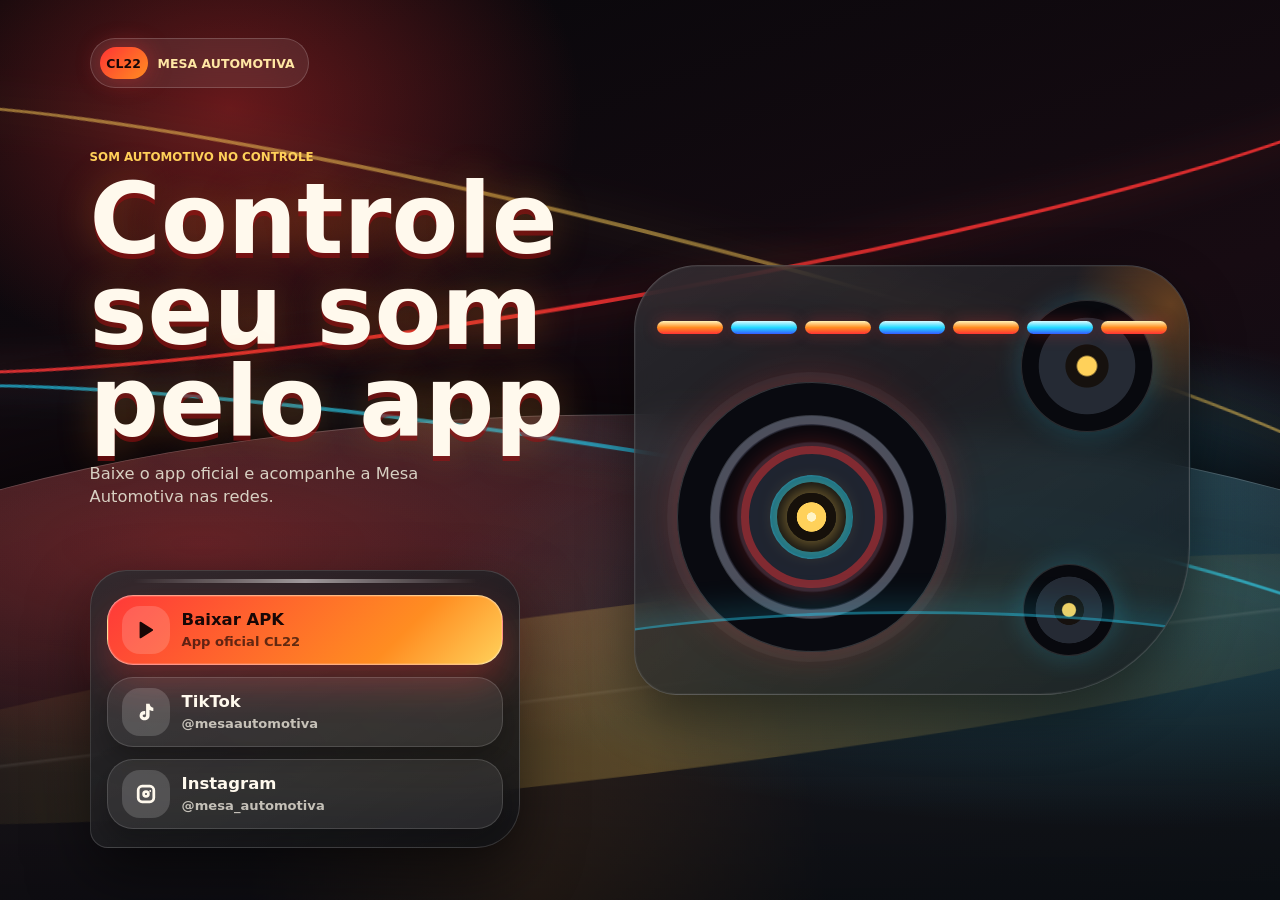
==== index.html @ cc6a0bb4 "Publica site Mesa Automotiva CL22" ====
<!doctype html>
<html lang="pt-BR">
  <head>
    <meta charset="utf-8" />
    <meta name="viewport" content="width=device-width, initial-scale=1" />
    <meta
      name="description"
      content="Mesa Automotiva CL22: baixe o app oficial e acompanhe as redes sociais."
    />
    <title>Mesa Automotiva CL22</title>
    <link rel="stylesheet" href="styles.css" />
  </head>
  <body>
    <main class="site">
      <section class="hero" aria-labelledby="hero-title">
        <div class="bg-motion" aria-hidden="true">
          <span class="curve curve-one"></span>
          <span class="curve curve-two"></span>
          <span class="curve curve-three"></span>
          <span class="pulse pulse-one"></span>
          <span class="pulse pulse-two"></span>
          <span class="pulse pulse-three"></span>
        </div>

        <header class="brand">
          <span class="brand-mark">CL22</span>
          <span>Mesa Automotiva</span>
        </header>

        <div class="intro">
          <p class="kicker">Som automotivo no controle</p>
          <h1 id="hero-title">Controle seu som pelo app</h1>
          <p>Baixe o app oficial e acompanhe a Mesa Automotiva nas redes.</p>
        </div>

        <div class="audio-display" aria-hidden="true">
          <div class="speaker-main">
            <span class="cone cone-a"></span>
            <span class="cone cone-b"></span>
            <span class="cone cone-c"></span>
            <span class="cone-dot"></span>
          </div>
          <div class="speaker-mini mini-one"></div>
          <div class="speaker-mini mini-two"></div>
          <div class="meter">
            <span></span>
            <span></span>
            <span></span>
            <span></span>
            <span></span>
            <span></span>
            <span></span>
          </div>
        </div>

        <nav class="links" aria-label="Links principais">
          <a
            class="action action-download"
            href="https://play.google.com/store/apps/details?id=com.mesaautomotiva.cl22"
            target="_blank"
            rel="noopener noreferrer"
          >
            <svg viewBox="0 0 24 24" aria-hidden="true">
              <path d="M5 20.1V3.9c0-.7.8-1.2 1.4-.8l12.9 8.1c.6.4.6 1.2 0 1.6L6.4 20.9c-.6.4-1.4 0-1.4-.8Z" />
            </svg>
            <span>
              <strong>Baixar APK</strong>
              <small>App oficial CL22</small>
            </span>
          </a>

          <a
            class="action"
            href="https://www.tiktok.com/@mesaautomotiva"
            target="_blank"
            rel="noopener noreferrer"
          >
            <svg viewBox="0 0 24 24" aria-hidden="true">
              <path d="M15.9 3c.4 2.5 1.8 4.1 4.1 4.4v3.6c-1.5.1-2.9-.4-4.1-1.2v5.9c0 3.1-2.4 5.3-5.6 5.3-3 0-5.3-2.1-5.3-5s2.2-5 5.1-5c.4 0 .8 0 1.1.1v3.7c-.3-.1-.6-.2-1-.2-1 0-1.8.6-1.8 1.5s.8 1.5 1.8 1.5c1.1 0 1.9-.7 1.9-1.9V3h3.8Z" />
            </svg>
            <span>
              <strong>TikTok</strong>
              <small>@mesaautomotiva</small>
            </span>
          </a>

          <a
            class="action"
            href="https://www.instagram.com/mesa_automotiva?igsh=dzlzZTd3NW53b2U5"
            target="_blank"
            rel="noopener noreferrer"
          >
            <svg viewBox="0 0 24 24" aria-hidden="true">
              <path d="M7.8 2h8.4A5.8 5.8 0 0 1 22 7.8v8.4a5.8 5.8 0 0 1-5.8 5.8H7.8A5.8 5.8 0 0 1 2 16.2V7.8A5.8 5.8 0 0 1 7.8 2Zm0 3A2.8 2.8 0 0 0 5 7.8v8.4A2.8 2.8 0 0 0 7.8 19h8.4a2.8 2.8 0 0 0 2.8-2.8V7.8A2.8 2.8 0 0 0 16.2 5H7.8Zm4.2 2.9a4.1 4.1 0 1 1 0 8.2 4.1 4.1 0 0 1 0-8.2Zm0 2.9a1.2 1.2 0 1 0 0 2.4 1.2 1.2 0 0 0 0-2.4Zm4.6-3.1a1 1 0 1 1 0 2 1 1 0 0 1 0-2Z" />
            </svg>
            <span>
              <strong>Instagram</strong>
              <small>@mesa_automotiva</small>
            </span>
          </a>
        </nav>
      </section>
    </main>
  </body>
</html>
---- styles.css ----
:root {
  color-scheme: dark;
  --bg: #06070a;
  --ink: #fff9ed;
  --soft: #d8d0c2;
  --red: #ff3434;
  --orange: #ff8d21;
  --gold: #ffd15a;
  --cyan: #25d9ff;
  --glass: rgba(255, 255, 255, 0.08);
  --line: rgba(255, 255, 255, 0.16);
  font-family:
    Inter, ui-sans-serif, system-ui, -apple-system, BlinkMacSystemFont, "Segoe UI",
    sans-serif;
}

* {
  box-sizing: border-box;
}

html {
  min-height: 100%;
  background: var(--bg);
}

body {
  min-height: 100vh;
  margin: 0;
  overflow-x: hidden;
  background:
    radial-gradient(ellipse at 18% 12%, rgba(255, 52, 52, 0.38), transparent 22rem),
    radial-gradient(ellipse at 88% 50%, rgba(37, 217, 255, 0.2), transparent 18rem),
    radial-gradient(ellipse at 42% 100%, rgba(255, 141, 33, 0.22), transparent 18rem),
    linear-gradient(160deg, #06070a 0%, #170b12 52%, #071018 100%);
  color: var(--ink);
}

a {
  color: inherit;
}

.site {
  min-height: 100vh;
}

.hero {
  position: relative;
  min-height: 100vh;
  padding: 20px 18px 28px;
  isolation: isolate;
  overflow: hidden;
}

.bg-motion {
  position: absolute;
  inset: 0;
  z-index: -1;
  overflow: hidden;
}

.bg-motion::before {
  content: "";
  position: absolute;
  inset: 46% -28% -18%;
  border-radius: 50% 50% 0 0;
  background:
    radial-gradient(ellipse at 28% 20%, rgba(255, 52, 52, 0.3), transparent 32%),
    radial-gradient(ellipse at 74% 30%, rgba(37, 217, 255, 0.22), transparent 34%),
    linear-gradient(180deg, rgba(255, 255, 255, 0.09), rgba(4, 5, 8, 0.84));
  border-top: 1px solid rgba(255, 255, 255, 0.18);
  box-shadow: 0 -24px 80px rgba(0, 0, 0, 0.54);
}

.bg-motion::after {
  content: "";
  position: absolute;
  left: -18%;
  right: -18%;
  bottom: 14%;
  height: 170px;
  border-radius: 50%;
  background:
    linear-gradient(90deg, transparent, rgba(255, 209, 90, 0.3), transparent),
    linear-gradient(180deg, transparent 48%, rgba(255, 255, 255, 0.1) 49%, transparent 51%);
  transform: rotate(-7deg);
  filter: blur(0.2px);
  opacity: 0.8;
}

.curve {
  position: absolute;
  display: block;
  width: 132vw;
  height: 210px;
  left: -18vw;
  border-radius: 50%;
  border: 4px solid transparent;
  filter: drop-shadow(0 0 18px currentColor);
  animation: drift 4s ease-in-out infinite alternate;
}

.curve-one {
  top: 10%;
  color: rgba(255, 52, 52, 0.82);
  border-bottom-color: currentColor;
  transform: rotate(-10deg);
}

.curve-two {
  top: 25%;
  color: rgba(255, 209, 90, 0.5);
  border-top-color: currentColor;
  border-left-color: currentColor;
  transform: rotate(14deg);
  animation-delay: 0.6s;
}

.curve-three {
  bottom: 27%;
  color: rgba(37, 217, 255, 0.62);
  border-top-color: currentColor;
  transform: rotate(9deg);
  animation-delay: 1s;
}

.pulse {
  position: absolute;
  display: block;
  width: 330px;
  aspect-ratio: 1;
  border-radius: 50%;
  border: 2px solid rgba(255, 255, 255, 0.12);
  animation: pulse 2.8s ease-out infinite;
  opacity: 0;
}

.pulse-one {
  right: -120px;
  top: 188px;
  border-left-color: rgba(255, 52, 52, 0.58);
}

.pulse-two {
  left: -140px;
  bottom: 152px;
  border-right-color: rgba(37, 217, 255, 0.58);
  animation-delay: 0.7s;
}

.pulse-three {
  right: 24px;
  bottom: 272px;
  border-bottom-color: rgba(255, 209, 90, 0.54);
  animation-delay: 1.35s;
}

.brand {
  display: flex;
  align-items: center;
  gap: 10px;
  width: fit-content;
  max-width: 100%;
  padding: 8px 13px 8px 9px;
  border: 1px solid rgba(255, 255, 255, 0.18);
  border-radius: 999px;
  background: rgba(255, 255, 255, 0.08);
  color: #ffe7a4;
  font-size: 0.78rem;
  font-weight: 900;
  text-transform: uppercase;
  backdrop-filter: blur(16px);
}

.brand-mark {
  display: inline-grid;
  min-width: 48px;
  min-height: 32px;
  place-items: center;
  border-radius: 999px;
  background: linear-gradient(135deg, var(--red), var(--orange));
  color: #170607;
  box-shadow: 0 0 24px rgba(255, 52, 52, 0.42);
}

.intro {
  position: relative;
  z-index: 1;
  margin-top: 22px;
}

.kicker {
  width: fit-content;
  margin: 0 0 10px;
  color: var(--gold);
  font-size: 0.74rem;
  font-weight: 900;
  text-transform: uppercase;
}

h1 {
  max-width: 8.4em;
  margin: 0;
  font-size: clamp(2.52rem, 12.4vw, 4.7rem);
  line-height: 0.94;
  letter-spacing: 0;
  text-wrap: balance;
  text-shadow:
    0 5px 0 rgba(160, 14, 18, 0.55),
    0 0 38px rgba(255, 141, 33, 0.28);
}

.intro p:not(.kicker) {
  max-width: 21rem;
  margin: 14px 0 0;
  color: var(--soft);
  font-size: 1.02rem;
  line-height: 1.42;
}

.audio-display {
  position: relative;
  width: min(100%, 354px);
  height: 250px;
  margin: 14px auto 0;
  border-radius: 42px 42px 96px 30px;
  background:
    linear-gradient(145deg, rgba(255, 255, 255, 0.12), rgba(255, 255, 255, 0.02)),
    rgba(9, 11, 16, 0.64);
  border: 1px solid rgba(255, 255, 255, 0.16);
  box-shadow:
    0 22px 54px rgba(0, 0, 0, 0.46),
    0 0 0 1px rgba(255, 255, 255, 0.04) inset;
  overflow: hidden;
  backdrop-filter: blur(18px);
}

.audio-display::before {
  content: "";
  position: absolute;
  inset: -72px -92px auto auto;
  width: 220px;
  height: 220px;
  border-radius: 50%;
  background: radial-gradient(circle, rgba(255, 141, 33, 0.3), transparent 64%);
}

.audio-display::after {
  content: "";
  position: absolute;
  left: -30%;
  right: -30%;
  bottom: -74px;
  height: 154px;
  border-radius: 50%;
  border-top: 3px solid rgba(37, 217, 255, 0.44);
  box-shadow: 0 -10px 30px rgba(37, 217, 255, 0.16);
}

.speaker-main {
  position: absolute;
  left: 21px;
  bottom: 22px;
  width: 172px;
  aspect-ratio: 1;
  border-radius: 50%;
  background:
    radial-gradient(circle, #08090e 0 21%, transparent 22%),
    radial-gradient(circle, #1f2430 0 39%, #07080d 40% 48%, #333847 49% 53%, #090a10 54%);
  border: 1px solid rgba(255, 255, 255, 0.18);
  box-shadow:
    0 0 0 10px rgba(255, 255, 255, 0.04),
    0 0 42px rgba(255, 52, 52, 0.26);
  animation: bass 1.04s ease-in-out infinite;
}

.cone {
  position: absolute;
  inset: 0;
  display: block;
  margin: auto;
  border-radius: 50%;
}

.cone-a {
  width: 76%;
  height: 76%;
  border: 9px solid rgba(255, 255, 255, 0.12);
}

.cone-b {
  width: 53%;
  height: 53%;
  border: 8px solid rgba(255, 52, 52, 0.44);
  box-shadow: 0 0 28px rgba(255, 52, 52, 0.32);
}

.cone-c {
  width: 31%;
  height: 31%;
  border: 7px solid rgba(37, 217, 255, 0.5);
}

.cone-dot {
  position: absolute;
  inset: 0;
  width: 18%;
  height: 18%;
  margin: auto;
  border-radius: 50%;
  background: radial-gradient(circle, #fff4c7 0 13%, var(--gold) 14% 42%, #16100a 44%);
  box-shadow: 0 0 26px rgba(255, 209, 90, 0.74);
}

.speaker-mini {
  position: absolute;
  width: 82px;
  aspect-ratio: 1;
  border-radius: 50%;
  background:
    radial-gradient(circle, var(--gold) 0 10%, #16110e 12% 23%, transparent 24%),
    radial-gradient(circle, #252a34 0 52%, #08090e 53%);
  border: 1px solid rgba(255, 255, 255, 0.14);
  box-shadow: 0 0 28px rgba(37, 217, 255, 0.2);
  animation: bass 1.18s ease-in-out infinite;
}

.mini-one {
  right: 36px;
  top: 34px;
}

.mini-two {
  right: 74px;
  bottom: 38px;
  width: 58px;
  animation-delay: 0.18s;
}

.meter {
  position: absolute;
  left: 22px;
  right: 22px;
  top: 22px;
  display: grid;
  grid-template-columns: repeat(7, 1fr);
  gap: 8px;
  align-items: end;
  height: 46px;
}

.meter span {
  min-width: 0;
  height: 28%;
  border-radius: 999px;
  background: linear-gradient(180deg, #fff5bb, var(--orange), var(--red));
  box-shadow: 0 0 16px rgba(255, 52, 52, 0.28);
  animation: meter 0.86s ease-in-out infinite alternate;
}

.meter span:nth-child(2n) {
  background: linear-gradient(180deg, #dcfbff, var(--cyan), #355cff);
  animation-duration: 0.68s;
}

.meter span:nth-child(3n) {
  animation-delay: 0.15s;
}

.links {
  position: relative;
  display: grid;
  gap: 12px;
  width: min(100%, 354px);
  margin: -26px auto 0;
  padding: 24px 16px 18px;
  border-radius: 36px 36px 44px 18px;
  background:
    linear-gradient(150deg, rgba(255, 255, 255, 0.12), rgba(255, 255, 255, 0.03)),
    rgba(8, 9, 13, 0.8);
  border: 1px solid rgba(255, 255, 255, 0.15);
  box-shadow: 0 24px 60px rgba(0, 0, 0, 0.5);
  backdrop-filter: blur(18px);
}

.links::before {
  content: "";
  position: absolute;
  inset: 8px 42px auto;
  height: 4px;
  border-radius: 999px;
  background: linear-gradient(90deg, transparent, rgba(255, 255, 255, 0.54), transparent);
}

.action {
  position: relative;
  min-height: 68px;
  display: grid;
  grid-template-columns: 48px 1fr;
  align-items: center;
  gap: 12px;
  width: 100%;
  padding: 10px 14px;
  overflow: hidden;
  border-radius: 26px;
  background: rgba(255, 255, 255, 0.08);
  border: 1px solid rgba(255, 255, 255, 0.14);
  color: var(--ink);
  text-decoration: none;
  box-shadow: 0 12px 28px rgba(0, 0, 0, 0.28);
  transition:
    transform 180ms ease,
    border-color 180ms ease;
}

.action::after {
  content: "";
  position: absolute;
  inset: 0;
  border-radius: inherit;
  background: linear-gradient(105deg, transparent 0 34%, rgba(255, 255, 255, 0.16) 46%, transparent 58%);
  transform: translateX(-112%);
  animation: shine 3.4s ease-in-out infinite;
}

.action-download {
  color: #180706;
  background: linear-gradient(135deg, #ff3939, #ff8d21 72%, #ffd15a);
  border-color: rgba(255, 255, 255, 0.42);
  box-shadow:
    0 18px 38px rgba(255, 52, 52, 0.3),
    0 0 0 1px rgba(255, 255, 255, 0.13) inset;
}

.action svg {
  position: relative;
  z-index: 1;
  width: 48px;
  height: 48px;
  padding: 13px;
  border-radius: 18px;
  background: rgba(255, 255, 255, 0.16);
  fill: currentColor;
}

.action span {
  position: relative;
  z-index: 1;
  min-width: 0;
}

.action strong,
.action small {
  display: block;
}

.action strong {
  font-size: 1.03rem;
  line-height: 1.1;
}

.action small {
  margin-top: 4px;
  color: rgba(255, 249, 237, 0.72);
  font-size: 0.82rem;
  font-weight: 700;
}

.action-download small {
  color: rgba(24, 7, 6, 0.68);
}

.action:active {
  transform: scale(0.98);
}

@media (min-width: 760px) {
  .hero {
    display: grid;
    grid-template-columns: minmax(320px, 0.88fr) minmax(360px, 1fr);
    grid-template-rows: auto 1fr auto;
    gap: 24px 54px;
    align-items: center;
    padding: 38px 7vw 52px;
  }

  .brand {
    grid-column: 1 / -1;
  }

  .intro {
    margin-top: 0;
  }

  h1 {
    max-width: 8em;
    font-size: clamp(4.8rem, 7.6vw, 7.6rem);
  }

  .audio-display {
    grid-column: 2;
    grid-row: 2 / 4;
    width: min(100%, 560px);
    height: 430px;
    margin: 0;
    border-radius: 64px 64px 150px 42px;
  }

  .speaker-main {
    width: 270px;
    left: 42px;
    bottom: 42px;
  }

  .speaker-mini {
    width: 132px;
  }

  .mini-two {
    width: 92px;
  }

  .links {
    grid-column: 1;
    width: min(100%, 430px);
    margin: 0;
  }
}

@media (hover: hover) {
  .action:hover {
    transform: translateY(-3px);
    border-color: rgba(255, 255, 255, 0.36);
  }
}

@media (prefers-reduced-motion: reduce) {
  *,
  *::before,
  *::after {
    animation-duration: 0.01ms !important;
    animation-iteration-count: 1 !important;
    transition-duration: 0.01ms !important;
  }
}

@keyframes drift {
  from {
    translate: 0 -8px;
  }

  to {
    translate: 0 10px;
  }
}

@keyframes pulse {
  0% {
    opacity: 0.78;
    transform: scale(0.35);
  }

  82%,
  100% {
    opacity: 0;
    transform: scale(1.08);
  }
}

@keyframes bass {
  0%,
  100% {
    transform: scale(1);
  }

  36% {
    transform: scale(1.035);
  }
}

@keyframes meter {
  from {
    height: 24%;
  }

  to {
    height: var(--h, 92%);
  }
}

.meter span:nth-child(1) {
  --h: 44%;
}

.meter span:nth-child(2) {
  --h: 88%;
}

.meter span:nth-child(3) {
  --h: 62%;
}

.meter span:nth-child(4) {
  --h: 98%;
}

.meter span:nth-child(5) {
  --h: 56%;
}

.meter span:nth-child(6) {
  --h: 80%;
}

.meter span:nth-child(7) {
  --h: 48%;
}

@keyframes shine {
  0%,
  48% {
    transform: translateX(-112%);
  }

  76%,
  100% {
    transform: translateX(112%);
  }
}
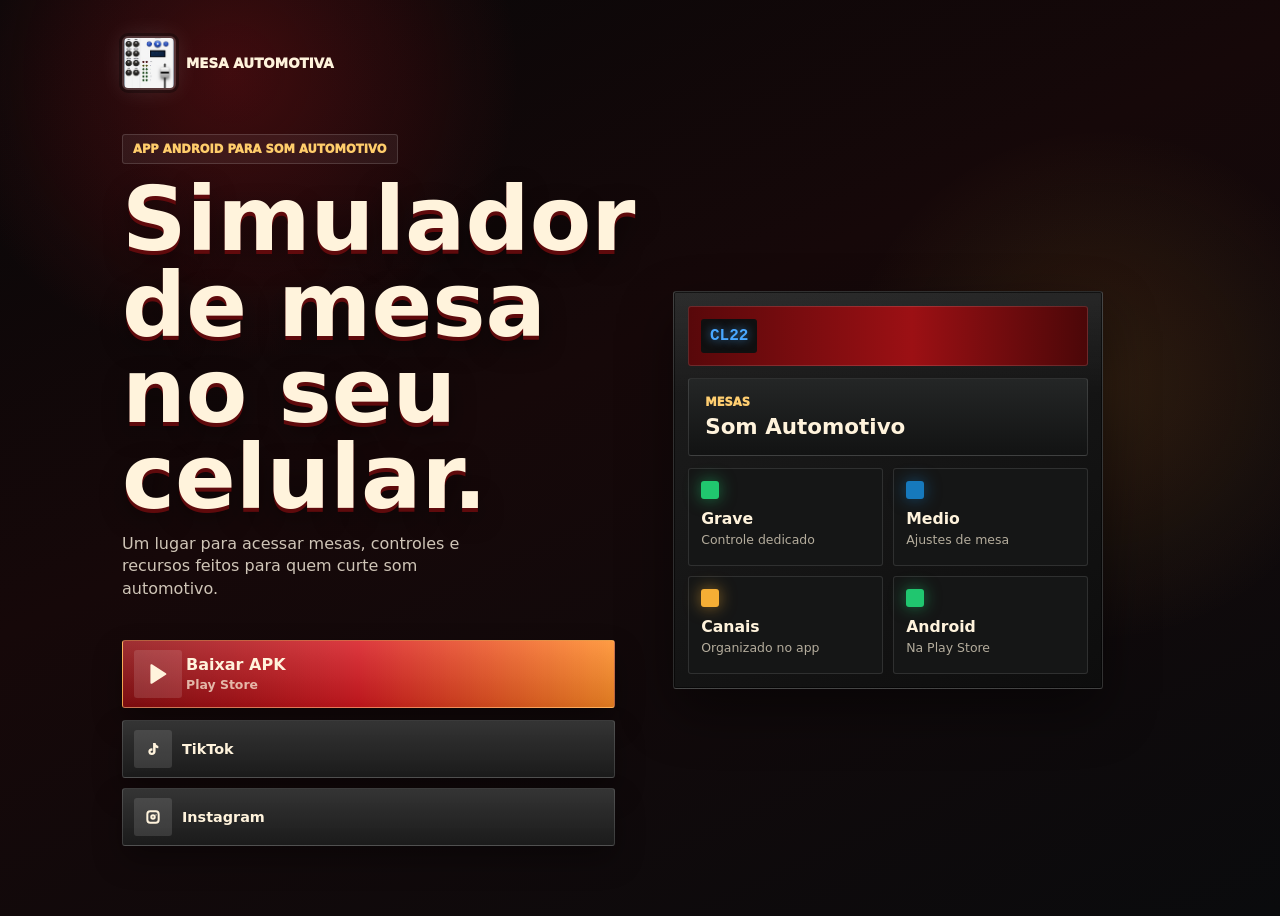
==== commit 32234f4f: "Atualiza site Mesa Automotiva CL22" ====
--- a/index.html
+++ b/index.html
@@ -5,58 +5,36 @@
     <meta name="viewport" content="width=device-width, initial-scale=1" />
     <meta
       name="description"
-      content="Mesa Automotiva CL22: baixe o app oficial e acompanhe as redes sociais."
+      content="Mesa Automotiva CL22: simulador de mesa de som automotiva para Android."
     />
     <title>Mesa Automotiva CL22</title>
     <link rel="stylesheet" href="styles.css" />
   </head>
   <body>
-    <main class="site">
+    <main class="page">
       <section class="hero" aria-labelledby="hero-title">
-        <div class="bg-motion" aria-hidden="true">
-          <span class="curve curve-one"></span>
-          <span class="curve curve-two"></span>
-          <span class="curve curve-three"></span>
-          <span class="pulse pulse-one"></span>
-          <span class="pulse pulse-two"></span>
-          <span class="pulse pulse-three"></span>
-        </div>
-
-        <header class="brand">
-          <span class="brand-mark">CL22</span>
+        <header class="brand-row">
+          <img
+            class="brand-logo"
+            src="assets/logo-profile.jpg"
+            alt="Logo Mesa Automotiva"
+          />
           <span>Mesa Automotiva</span>
         </header>
 
-        <div class="intro">
-          <p class="kicker">Som automotivo no controle</p>
-          <h1 id="hero-title">Controle seu som pelo app</h1>
-          <p>Baixe o app oficial e acompanhe a Mesa Automotiva nas redes.</p>
+        <div class="copy">
+          <p class="tag">App Android para som automotivo</p>
+          <h1 id="hero-title">Simulador de mesa no seu celular.</h1>
+          <p>
+            Um lugar para acessar mesas, controles e recursos feitos para quem
+            curte som automotivo.
+          </p>
         </div>
 
-        <div class="audio-display" aria-hidden="true">
-          <div class="speaker-main">
-            <span class="cone cone-a"></span>
-            <span class="cone cone-b"></span>
-            <span class="cone cone-c"></span>
-            <span class="cone-dot"></span>
-          </div>
-          <div class="speaker-mini mini-one"></div>
-          <div class="speaker-mini mini-two"></div>
-          <div class="meter">
-            <span></span>
-            <span></span>
-            <span></span>
-            <span></span>
-            <span></span>
-            <span></span>
-            <span></span>
-          </div>
-        </div>
-
-        <nav class="links" aria-label="Links principais">
+        <nav class="actions" aria-label="Links principais">
           <a
-            class="action action-download"
-            href="https://play.google.com/store/apps/details?id=com.mesaautomotiva.cl22"
+            class="button button-main"
+            href="https://play.google.com/store/apps/details?id=com.mesaautomotiva.cl23"
             target="_blank"
             rel="noopener noreferrer"
           >
@@ -65,40 +43,70 @@
             </svg>
             <span>
               <strong>Baixar APK</strong>
-              <small>App oficial CL22</small>
+              <small>Play Store</small>
             </span>
           </a>
 
-          <a
-            class="action"
-            href="https://www.tiktok.com/@mesaautomotiva"
-            target="_blank"
-            rel="noopener noreferrer"
-          >
-            <svg viewBox="0 0 24 24" aria-hidden="true">
-              <path d="M15.9 3c.4 2.5 1.8 4.1 4.1 4.4v3.6c-1.5.1-2.9-.4-4.1-1.2v5.9c0 3.1-2.4 5.3-5.6 5.3-3 0-5.3-2.1-5.3-5s2.2-5 5.1-5c.4 0 .8 0 1.1.1v3.7c-.3-.1-.6-.2-1-.2-1 0-1.8.6-1.8 1.5s.8 1.5 1.8 1.5c1.1 0 1.9-.7 1.9-1.9V3h3.8Z" />
-            </svg>
-            <span>
-              <strong>TikTok</strong>
-              <small>@mesaautomotiva</small>
-            </span>
-          </a>
+          <div class="social-row">
+            <a
+              class="button"
+              href="https://www.tiktok.com/@mesaautomotiva"
+              target="_blank"
+              rel="noopener noreferrer"
+            >
+              <svg viewBox="0 0 24 24" aria-hidden="true">
+                <path d="M15.9 3c.4 2.5 1.8 4.1 4.1 4.4v3.6c-1.5.1-2.9-.4-4.1-1.2v5.9c0 3.1-2.4 5.3-5.6 5.3-3 0-5.3-2.1-5.3-5s2.2-5 5.1-5c.4 0 .8 0 1.1.1v3.7c-.3-.1-.6-.2-1-.2-1 0-1.8.6-1.8 1.5s.8 1.5 1.8 1.5c1.1 0 1.9-.7 1.9-1.9V3h3.8Z" />
+              </svg>
+              <span>TikTok</span>
+            </a>
 
-          <a
-            class="action"
-            href="https://www.instagram.com/mesa_automotiva?igsh=dzlzZTd3NW53b2U5"
-            target="_blank"
-            rel="noopener noreferrer"
-          >
-            <svg viewBox="0 0 24 24" aria-hidden="true">
-              <path d="M7.8 2h8.4A5.8 5.8 0 0 1 22 7.8v8.4a5.8 5.8 0 0 1-5.8 5.8H7.8A5.8 5.8 0 0 1 2 16.2V7.8A5.8 5.8 0 0 1 7.8 2Zm0 3A2.8 2.8 0 0 0 5 7.8v8.4A2.8 2.8 0 0 0 7.8 19h8.4a2.8 2.8 0 0 0 2.8-2.8V7.8A2.8 2.8 0 0 0 16.2 5H7.8Zm4.2 2.9a4.1 4.1 0 1 1 0 8.2 4.1 4.1 0 0 1 0-8.2Zm0 2.9a1.2 1.2 0 1 0 0 2.4 1.2 1.2 0 0 0 0-2.4Zm4.6-3.1a1 1 0 1 1 0 2 1 1 0 0 1 0-2Z" />
-            </svg>
-            <span>
-              <strong>Instagram</strong>
-              <small>@mesa_automotiva</small>
-            </span>
-          </a>
+            <a
+              class="button"
+              href="https://www.instagram.com/mesa_automotiva?igsh=dzlzZTd3NW53b2U5"
+              target="_blank"
+              rel="noopener noreferrer"
+            >
+              <svg viewBox="0 0 24 24" aria-hidden="true">
+                <path d="M7.8 2h8.4A5.8 5.8 0 0 1 22 7.8v8.4a5.8 5.8 0 0 1-5.8 5.8H7.8A5.8 5.8 0 0 1 2 16.2V7.8A5.8 5.8 0 0 1 7.8 2Zm0 3A2.8 2.8 0 0 0 5 7.8v8.4A2.8 2.8 0 0 0 7.8 19h8.4a2.8 2.8 0 0 0 2.8-2.8V7.8A2.8 2.8 0 0 0 16.2 5H7.8Zm4.2 2.9a4.1 4.1 0 1 1 0 8.2 4.1 4.1 0 0 1 0-8.2Zm0 2.9a1.2 1.2 0 1 0 0 2.4 1.2 1.2 0 0 0 0-2.4Zm4.6-3.1a1 1 0 1 1 0 2 1 1 0 0 1 0-2Z" />
+              </svg>
+              <span>Instagram</span>
+            </a>
+          </div>
         </nav>
+
+        <div class="control-card" aria-label="Resumo visual do app">
+          <div class="card-head">
+            <span>CL22</span>
+          </div>
+
+          <div class="screen">
+            <span>MESAS</span>
+            <strong>Som Automotivo</strong>
+          </div>
+
+          <div class="feature-grid">
+            <div>
+              <span class="mini-led"></span>
+              <strong>Grave</strong>
+              <small>Controle dedicado</small>
+            </div>
+            <div>
+              <span class="mini-led blue"></span>
+              <strong>Medio</strong>
+              <small>Ajustes de mesa</small>
+            </div>
+            <div>
+              <span class="mini-led amber"></span>
+              <strong>Canais</strong>
+              <small>Organizado no app</small>
+            </div>
+            <div>
+              <span class="mini-led"></span>
+              <strong>Android</strong>
+              <small>Na Play Store</small>
+            </div>
+          </div>
+        </div>
       </section>
     </main>
   </body>
--- a/styles.css
+++ b/styles.css
@@ -1,14 +1,16 @@
 :root {
   color-scheme: dark;
-  --bg: #06070a;
-  --ink: #fff9ed;
-  --soft: #d8d0c2;
-  --red: #ff3434;
-  --orange: #ff8d21;
-  --gold: #ffd15a;
-  --cyan: #25d9ff;
-  --glass: rgba(255, 255, 255, 0.08);
-  --line: rgba(255, 255, 255, 0.16);
+  --bg: #080809;
+  --panel: #151515;
+  --panel-2: #202020;
+  --cream: #fff3dc;
+  --muted: #cfc5b7;
+  --red: #d71920;
+  --red-dark: #680b0d;
+  --blue: #1679bd;
+  --amber: #f5ae35;
+  --green: #20c66f;
+  --line: rgba(255, 255, 255, 0.14);
   font-family:
     Inter, ui-sans-serif, system-ui, -apple-system, BlinkMacSystemFont, "Segoe UI",
     sans-serif;
@@ -28,601 +30,313 @@
   margin: 0;
   overflow-x: hidden;
   background:
-    radial-gradient(ellipse at 18% 12%, rgba(255, 52, 52, 0.38), transparent 22rem),
-    radial-gradient(ellipse at 88% 50%, rgba(37, 217, 255, 0.2), transparent 18rem),
-    radial-gradient(ellipse at 42% 100%, rgba(255, 141, 33, 0.22), transparent 18rem),
-    linear-gradient(160deg, #06070a 0%, #170b12 52%, #071018 100%);
-  color: var(--ink);
+    radial-gradient(circle at 18% 8%, rgba(215, 25, 32, 0.26), transparent 18rem),
+    radial-gradient(circle at 86% 42%, rgba(245, 174, 53, 0.12), transparent 16rem),
+    linear-gradient(155deg, #070708 0%, #160809 42%, #0a0b0d 100%);
+  color: var(--cream);
 }
 
 a {
   color: inherit;
 }
 
-.site {
+.page {
   min-height: 100vh;
 }
 
 .hero {
-  position: relative;
+  width: min(100%, 430px);
   min-height: 100vh;
-  padding: 20px 18px 28px;
-  isolation: isolate;
+  margin: 0 auto;
+  padding: 18px 16px 24px;
   overflow: hidden;
 }
 
-.bg-motion {
-  position: absolute;
-  inset: 0;
-  z-index: -1;
-  overflow: hidden;
-}
-
-.bg-motion::before {
-  content: "";
-  position: absolute;
-  inset: 46% -28% -18%;
-  border-radius: 50% 50% 0 0;
-  background:
-    radial-gradient(ellipse at 28% 20%, rgba(255, 52, 52, 0.3), transparent 32%),
-    radial-gradient(ellipse at 74% 30%, rgba(37, 217, 255, 0.22), transparent 34%),
-    linear-gradient(180deg, rgba(255, 255, 255, 0.09), rgba(4, 5, 8, 0.84));
-  border-top: 1px solid rgba(255, 255, 255, 0.18);
-  box-shadow: 0 -24px 80px rgba(0, 0, 0, 0.54);
-}
-
-.bg-motion::after {
-  content: "";
-  position: absolute;
-  left: -18%;
-  right: -18%;
-  bottom: 14%;
-  height: 170px;
-  border-radius: 50%;
-  background:
-    linear-gradient(90deg, transparent, rgba(255, 209, 90, 0.3), transparent),
-    linear-gradient(180deg, transparent 48%, rgba(255, 255, 255, 0.1) 49%, transparent 51%);
-  transform: rotate(-7deg);
-  filter: blur(0.2px);
-  opacity: 0.8;
-}
-
-.curve {
-  position: absolute;
-  display: block;
-  width: 132vw;
-  height: 210px;
-  left: -18vw;
-  border-radius: 50%;
-  border: 4px solid transparent;
-  filter: drop-shadow(0 0 18px currentColor);
-  animation: drift 4s ease-in-out infinite alternate;
-}
-
-.curve-one {
-  top: 10%;
-  color: rgba(255, 52, 52, 0.82);
-  border-bottom-color: currentColor;
-  transform: rotate(-10deg);
-}
-
-.curve-two {
-  top: 25%;
-  color: rgba(255, 209, 90, 0.5);
-  border-top-color: currentColor;
-  border-left-color: currentColor;
-  transform: rotate(14deg);
-  animation-delay: 0.6s;
-}
-
-.curve-three {
-  bottom: 27%;
-  color: rgba(37, 217, 255, 0.62);
-  border-top-color: currentColor;
-  transform: rotate(9deg);
-  animation-delay: 1s;
-}
-
-.pulse {
-  position: absolute;
-  display: block;
-  width: 330px;
-  aspect-ratio: 1;
-  border-radius: 50%;
-  border: 2px solid rgba(255, 255, 255, 0.12);
-  animation: pulse 2.8s ease-out infinite;
-  opacity: 0;
-}
-
-.pulse-one {
-  right: -120px;
-  top: 188px;
-  border-left-color: rgba(255, 52, 52, 0.58);
-}
-
-.pulse-two {
-  left: -140px;
-  bottom: 152px;
-  border-right-color: rgba(37, 217, 255, 0.58);
-  animation-delay: 0.7s;
-}
-
-.pulse-three {
-  right: 24px;
-  bottom: 272px;
-  border-bottom-color: rgba(255, 209, 90, 0.54);
-  animation-delay: 1.35s;
-}
-
-.brand {
+.brand-row {
   display: flex;
   align-items: center;
   gap: 10px;
+  min-height: 48px;
+  font-size: 0.84rem;
+  font-weight: 950;
+  text-transform: uppercase;
+}
+
+.brand-logo {
+  display: block;
+  width: 54px;
+  height: 54px;
+  object-fit: cover;
+  border-radius: 6px;
+  border: 2px solid rgba(255, 255, 255, 0.18);
+  box-shadow:
+    0 0 0 3px rgba(0, 0, 0, 0.32),
+    0 0 24px rgba(255, 255, 255, 0.12);
+}
+
+.copy {
+  margin-top: 22px;
+}
+
+.tag {
   width: fit-content;
-  max-width: 100%;
-  padding: 8px 13px 8px 9px;
-  border: 1px solid rgba(255, 255, 255, 0.18);
-  border-radius: 999px;
-  background: rgba(255, 255, 255, 0.08);
-  color: #ffe7a4;
-  font-size: 0.78rem;
-  font-weight: 900;
+  margin: 0 0 12px;
+  padding: 7px 10px;
+  border: 1px solid var(--line);
+  border-radius: 3px;
+  background: rgba(255, 255, 255, 0.06);
+  color: #ffcd6b;
+  font-size: 0.72rem;
+  font-weight: 950;
   text-transform: uppercase;
-  backdrop-filter: blur(16px);
-}
-
-.brand-mark {
-  display: inline-grid;
-  min-width: 48px;
-  min-height: 32px;
-  place-items: center;
-  border-radius: 999px;
-  background: linear-gradient(135deg, var(--red), var(--orange));
-  color: #170607;
-  box-shadow: 0 0 24px rgba(255, 52, 52, 0.42);
-}
-
-.intro {
-  position: relative;
-  z-index: 1;
-  margin-top: 22px;
-}
-
-.kicker {
-  width: fit-content;
-  margin: 0 0 10px;
-  color: var(--gold);
-  font-size: 0.74rem;
-  font-weight: 900;
-  text-transform: uppercase;
 }
 
 h1 {
-  max-width: 8.4em;
   margin: 0;
-  font-size: clamp(2.52rem, 12.4vw, 4.7rem);
-  line-height: 0.94;
+  max-width: 9.2em;
+  font-size: clamp(2.35rem, 11.3vw, 3.48rem);
+  line-height: 0.96;
   letter-spacing: 0;
-  text-wrap: balance;
   text-shadow:
-    0 5px 0 rgba(160, 14, 18, 0.55),
-    0 0 38px rgba(255, 141, 33, 0.28);
-}
-
-.intro p:not(.kicker) {
-  max-width: 21rem;
-  margin: 14px 0 0;
-  color: var(--soft);
-  font-size: 1.02rem;
-  line-height: 1.42;
-}
-
-.audio-display {
-  position: relative;
-  width: min(100%, 354px);
-  height: 250px;
-  margin: 14px auto 0;
-  border-radius: 42px 42px 96px 30px;
-  background:
-    linear-gradient(145deg, rgba(255, 255, 255, 0.12), rgba(255, 255, 255, 0.02)),
-    rgba(9, 11, 16, 0.64);
-  border: 1px solid rgba(255, 255, 255, 0.16);
-  box-shadow:
-    0 22px 54px rgba(0, 0, 0, 0.46),
-    0 0 0 1px rgba(255, 255, 255, 0.04) inset;
-  overflow: hidden;
-  backdrop-filter: blur(18px);
-}
-
-.audio-display::before {
-  content: "";
-  position: absolute;
-  inset: -72px -92px auto auto;
-  width: 220px;
-  height: 220px;
-  border-radius: 50%;
-  background: radial-gradient(circle, rgba(255, 141, 33, 0.3), transparent 64%);
-}
-
-.audio-display::after {
-  content: "";
-  position: absolute;
-  left: -30%;
-  right: -30%;
-  bottom: -74px;
-  height: 154px;
-  border-radius: 50%;
-  border-top: 3px solid rgba(37, 217, 255, 0.44);
-  box-shadow: 0 -10px 30px rgba(37, 217, 255, 0.16);
-}
-
-.speaker-main {
-  position: absolute;
-  left: 21px;
-  bottom: 22px;
-  width: 172px;
-  aspect-ratio: 1;
-  border-radius: 50%;
-  background:
-    radial-gradient(circle, #08090e 0 21%, transparent 22%),
-    radial-gradient(circle, #1f2430 0 39%, #07080d 40% 48%, #333847 49% 53%, #090a10 54%);
-  border: 1px solid rgba(255, 255, 255, 0.18);
-  box-shadow:
-    0 0 0 10px rgba(255, 255, 255, 0.04),
-    0 0 42px rgba(255, 52, 52, 0.26);
-  animation: bass 1.04s ease-in-out infinite;
-}
-
-.cone {
-  position: absolute;
-  inset: 0;
-  display: block;
-  margin: auto;
-  border-radius: 50%;
-}
-
-.cone-a {
-  width: 76%;
-  height: 76%;
-  border: 9px solid rgba(255, 255, 255, 0.12);
-}
-
-.cone-b {
-  width: 53%;
-  height: 53%;
-  border: 8px solid rgba(255, 52, 52, 0.44);
-  box-shadow: 0 0 28px rgba(255, 52, 52, 0.32);
-}
-
-.cone-c {
-  width: 31%;
-  height: 31%;
-  border: 7px solid rgba(37, 217, 255, 0.5);
-}
-
-.cone-dot {
-  position: absolute;
-  inset: 0;
-  width: 18%;
-  height: 18%;
-  margin: auto;
-  border-radius: 50%;
-  background: radial-gradient(circle, #fff4c7 0 13%, var(--gold) 14% 42%, #16100a 44%);
-  box-shadow: 0 0 26px rgba(255, 209, 90, 0.74);
-}
-
-.speaker-mini {
-  position: absolute;
-  width: 82px;
-  aspect-ratio: 1;
-  border-radius: 50%;
-  background:
-    radial-gradient(circle, var(--gold) 0 10%, #16110e 12% 23%, transparent 24%),
-    radial-gradient(circle, #252a34 0 52%, #08090e 53%);
-  border: 1px solid rgba(255, 255, 255, 0.14);
-  box-shadow: 0 0 28px rgba(37, 217, 255, 0.2);
-  animation: bass 1.18s ease-in-out infinite;
-}
-
-.mini-one {
-  right: 36px;
-  top: 34px;
-}
-
-.mini-two {
-  right: 74px;
-  bottom: 38px;
-  width: 58px;
-  animation-delay: 0.18s;
-}
-
-.meter {
-  position: absolute;
-  left: 22px;
-  right: 22px;
-  top: 22px;
-  display: grid;
-  grid-template-columns: repeat(7, 1fr);
-  gap: 8px;
-  align-items: end;
-  height: 46px;
-}
-
-.meter span {
-  min-width: 0;
-  height: 28%;
-  border-radius: 999px;
-  background: linear-gradient(180deg, #fff5bb, var(--orange), var(--red));
-  box-shadow: 0 0 16px rgba(255, 52, 52, 0.28);
-  animation: meter 0.86s ease-in-out infinite alternate;
-}
-
-.meter span:nth-child(2n) {
-  background: linear-gradient(180deg, #dcfbff, var(--cyan), #355cff);
-  animation-duration: 0.68s;
-}
-
-.meter span:nth-child(3n) {
-  animation-delay: 0.15s;
-}
-
-.links {
-  position: relative;
+    0 4px 0 rgba(104, 11, 13, 0.9),
+    0 10px 26px rgba(0, 0, 0, 0.42);
+}
+
+.copy p:not(.tag) {
+  max-width: 22rem;
+  margin: 13px 0 0;
+  color: var(--muted);
+  font-size: 1rem;
+  line-height: 1.4;
+}
+
+.actions {
   display: grid;
   gap: 12px;
-  width: min(100%, 354px);
-  margin: -26px auto 0;
-  padding: 24px 16px 18px;
-  border-radius: 36px 36px 44px 18px;
-  background:
-    linear-gradient(150deg, rgba(255, 255, 255, 0.12), rgba(255, 255, 255, 0.03)),
-    rgba(8, 9, 13, 0.8);
-  border: 1px solid rgba(255, 255, 255, 0.15);
-  box-shadow: 0 24px 60px rgba(0, 0, 0, 0.5);
-  backdrop-filter: blur(18px);
-}
-
-.links::before {
-  content: "";
-  position: absolute;
-  inset: 8px 42px auto;
-  height: 4px;
-  border-radius: 999px;
-  background: linear-gradient(90deg, transparent, rgba(255, 255, 255, 0.54), transparent);
-}
-
-.action {
-  position: relative;
+  margin-top: 18px;
+}
+
+.social-row {
+  display: grid;
+  grid-template-columns: 1fr;
+  gap: 10px;
+}
+
+.button {
+  min-width: 0;
+  min-height: 58px;
+  display: grid;
+  grid-template-columns: 42px 1fr;
+  align-items: center;
+  gap: 10px;
+  padding: 9px 11px;
+  border-radius: 3px;
+  background:
+    linear-gradient(180deg, rgba(255, 255, 255, 0.09), rgba(0, 0, 0, 0.16)),
+    var(--panel-2);
+  border: 1px solid var(--line);
+  color: var(--cream);
+  text-decoration: none;
+  box-shadow: 0 14px 30px rgba(0, 0, 0, 0.32);
+}
+
+.button-main {
   min-height: 68px;
-  display: grid;
-  grid-template-columns: 48px 1fr;
-  align-items: center;
-  gap: 12px;
-  width: 100%;
-  padding: 10px 14px;
-  overflow: hidden;
-  border-radius: 26px;
-  background: rgba(255, 255, 255, 0.08);
-  border: 1px solid rgba(255, 255, 255, 0.14);
-  color: var(--ink);
-  text-decoration: none;
-  box-shadow: 0 12px 28px rgba(0, 0, 0, 0.28);
-  transition:
-    transform 180ms ease,
-    border-color 180ms ease;
-}
-
-.action::after {
-  content: "";
-  position: absolute;
-  inset: 0;
-  border-radius: inherit;
-  background: linear-gradient(105deg, transparent 0 34%, rgba(255, 255, 255, 0.16) 46%, transparent 58%);
-  transform: translateX(-112%);
-  animation: shine 3.4s ease-in-out infinite;
-}
-
-.action-download {
-  color: #180706;
-  background: linear-gradient(135deg, #ff3939, #ff8d21 72%, #ffd15a);
-  border-color: rgba(255, 255, 255, 0.42);
-  box-shadow:
-    0 18px 38px rgba(255, 52, 52, 0.3),
-    0 0 0 1px rgba(255, 255, 255, 0.13) inset;
-}
-
-.action svg {
-  position: relative;
-  z-index: 1;
+  background:
+    linear-gradient(180deg, rgba(255, 255, 255, 0.14), rgba(0, 0, 0, 0.14)),
+    linear-gradient(90deg, #8e0e12, var(--red) 48%, #ff8c25);
+  border-color: rgba(255, 211, 128, 0.42);
+}
+
+.button svg {
+  width: 42px;
+  height: 42px;
+  padding: 11px;
+  border-radius: 3px;
+  background: rgba(255, 255, 255, 0.12);
+  fill: currentColor;
+}
+
+.button-main svg {
   width: 48px;
   height: 48px;
-  padding: 13px;
-  border-radius: 18px;
-  background: rgba(255, 255, 255, 0.16);
-  fill: currentColor;
-}
-
-.action span {
-  position: relative;
-  z-index: 1;
+}
+
+.button strong,
+.button small,
+.button span {
+  display: block;
   min-width: 0;
 }
 
-.action strong,
-.action small {
-  display: block;
-}
-
-.action strong {
-  font-size: 1.03rem;
-  line-height: 1.1;
-}
-
-.action small {
+.button strong {
+  font-size: 1rem;
+  line-height: 1.08;
+}
+
+.button small {
   margin-top: 4px;
-  color: rgba(255, 249, 237, 0.72);
-  font-size: 0.82rem;
+  color: rgba(255, 243, 220, 0.72);
+  font-size: 0.78rem;
   font-weight: 700;
 }
 
-.action-download small {
-  color: rgba(24, 7, 6, 0.68);
-}
-
-.action:active {
-  transform: scale(0.98);
-}
-
-@media (min-width: 760px) {
+.social-row .button {
+  grid-template-columns: 38px 1fr;
+  min-height: 56px;
+}
+
+.social-row .button svg {
+  width: 38px;
+  height: 38px;
+}
+
+.social-row .button span {
+  font-size: 0.9rem;
+  font-weight: 900;
+}
+
+.control-card {
+  margin-top: 18px;
+  padding: 14px;
+  border-radius: 3px;
+  background:
+    linear-gradient(180deg, rgba(255, 255, 255, 0.07), transparent 26%),
+    linear-gradient(145deg, #1d1d1d, #0d0d0d);
+  border: 1px solid rgba(255, 255, 255, 0.13);
+  box-shadow:
+    0 22px 54px rgba(0, 0, 0, 0.45),
+    0 0 0 1px rgba(0, 0, 0, 0.55) inset;
+}
+
+.card-head {
+  display: flex;
+  align-items: center;
+  justify-content: space-between;
+  gap: 12px;
+  padding: 12px;
+  border-radius: 3px;
+  background:
+    linear-gradient(90deg, #58080a, #9c1014 56%, #4b0708);
+  border: 1px solid rgba(255, 255, 255, 0.13);
+}
+
+.card-head span {
+  display: inline-grid;
+  width: 56px;
+  height: 34px;
+  place-items: center;
+  border-radius: 3px;
+  background: #101010;
+  color: #49a7ff;
+  font-family: "Courier New", monospace;
+  font-weight: 900;
+  text-shadow: 0 0 10px rgba(73, 167, 255, 0.74);
+}
+
+.card-head strong {
+  display: none;
+}
+
+.screen {
+  margin: 12px 0;
+  padding: 16px;
+  border-radius: 3px;
+  background:
+    linear-gradient(180deg, #242626, #121313);
+  border: 1px solid rgba(255, 255, 255, 0.12);
+}
+
+.screen span {
+  display: block;
+  color: #ffce70;
+  font-size: 0.72rem;
+  font-weight: 950;
+  text-transform: uppercase;
+}
+
+.screen strong {
+  display: block;
+  margin-top: 5px;
+  font-size: 1.34rem;
+}
+
+.feature-grid {
+  display: grid;
+  grid-template-columns: 1fr 1fr;
+  gap: 10px;
+}
+
+.feature-grid div {
+  min-height: 98px;
+  padding: 12px;
+  border-radius: 3px;
+  background: #151616;
+  border: 1px solid rgba(255, 255, 255, 0.11);
+}
+
+.mini-led {
+  display: block;
+  width: 18px;
+  height: 18px;
+  margin-bottom: 10px;
+  border-radius: 3px;
+  background: var(--green);
+  box-shadow: 0 0 16px rgba(32, 198, 111, 0.55);
+}
+
+.mini-led.blue {
+  background: var(--blue);
+  box-shadow: 0 0 16px rgba(22, 121, 189, 0.55);
+}
+
+.mini-led.amber {
+  background: var(--amber);
+  box-shadow: 0 0 16px rgba(245, 174, 53, 0.55);
+}
+
+.feature-grid strong,
+.feature-grid small {
+  display: block;
+}
+
+.feature-grid strong {
+  font-size: 0.98rem;
+}
+
+.feature-grid small {
+  margin-top: 4px;
+  color: rgba(255, 243, 220, 0.68);
+  font-size: 0.78rem;
+}
+
+.button:active {
+  transform: scale(0.985);
+}
+
+@media (min-width: 820px) {
   .hero {
+    width: min(100%, 1120px);
     display: grid;
-    grid-template-columns: minmax(320px, 0.88fr) minmax(360px, 1fr);
-    grid-template-rows: auto 1fr auto;
-    gap: 24px 54px;
+    grid-template-columns: minmax(360px, 0.9fr) minmax(360px, 430px);
+    gap: 22px 58px;
     align-items: center;
-    padding: 38px 7vw 52px;
+    padding: 36px 42px 48px;
   }
 
-  .brand {
-    grid-column: 1 / -1;
+  .brand-row,
+  .copy,
+  .actions {
+    grid-column: 1;
   }
 
-  .intro {
+  .control-card {
+    grid-column: 2;
+    grid-row: 2 / 5;
     margin-top: 0;
   }
 
   h1 {
-    max-width: 8em;
-    font-size: clamp(4.8rem, 7.6vw, 7.6rem);
+    font-size: clamp(4.6rem, 7vw, 6.2rem);
   }
-
-  .audio-display {
-    grid-column: 2;
-    grid-row: 2 / 4;
-    width: min(100%, 560px);
-    height: 430px;
-    margin: 0;
-    border-radius: 64px 64px 150px 42px;
-  }
-
-  .speaker-main {
-    width: 270px;
-    left: 42px;
-    bottom: 42px;
-  }
-
-  .speaker-mini {
-    width: 132px;
-  }
-
-  .mini-two {
-    width: 92px;
-  }
-
-  .links {
-    grid-column: 1;
-    width: min(100%, 430px);
-    margin: 0;
-  }
-}
-
-@media (hover: hover) {
-  .action:hover {
-    transform: translateY(-3px);
-    border-color: rgba(255, 255, 255, 0.36);
-  }
-}
-
-@media (prefers-reduced-motion: reduce) {
-  *,
-  *::before,
-  *::after {
-    animation-duration: 0.01ms !important;
-    animation-iteration-count: 1 !important;
-    transition-duration: 0.01ms !important;
-  }
-}
-
-@keyframes drift {
-  from {
-    translate: 0 -8px;
-  }
-
-  to {
-    translate: 0 10px;
-  }
-}
-
-@keyframes pulse {
-  0% {
-    opacity: 0.78;
-    transform: scale(0.35);
-  }
-
-  82%,
-  100% {
-    opacity: 0;
-    transform: scale(1.08);
-  }
-}
-
-@keyframes bass {
-  0%,
-  100% {
-    transform: scale(1);
-  }
-
-  36% {
-    transform: scale(1.035);
-  }
-}
-
-@keyframes meter {
-  from {
-    height: 24%;
-  }
-
-  to {
-    height: var(--h, 92%);
-  }
-}
-
-.meter span:nth-child(1) {
-  --h: 44%;
-}
-
-.meter span:nth-child(2) {
-  --h: 88%;
-}
-
-.meter span:nth-child(3) {
-  --h: 62%;
-}
-
-.meter span:nth-child(4) {
-  --h: 98%;
-}
-
-.meter span:nth-child(5) {
-  --h: 56%;
-}
-
-.meter span:nth-child(6) {
-  --h: 80%;
-}
-
-.meter span:nth-child(7) {
-  --h: 48%;
-}
-
-@keyframes shine {
-  0%,
-  48% {
-    transform: translateX(-112%);
-  }
-
-  76%,
-  100% {
-    transform: translateX(112%);
-  }
-}
+}
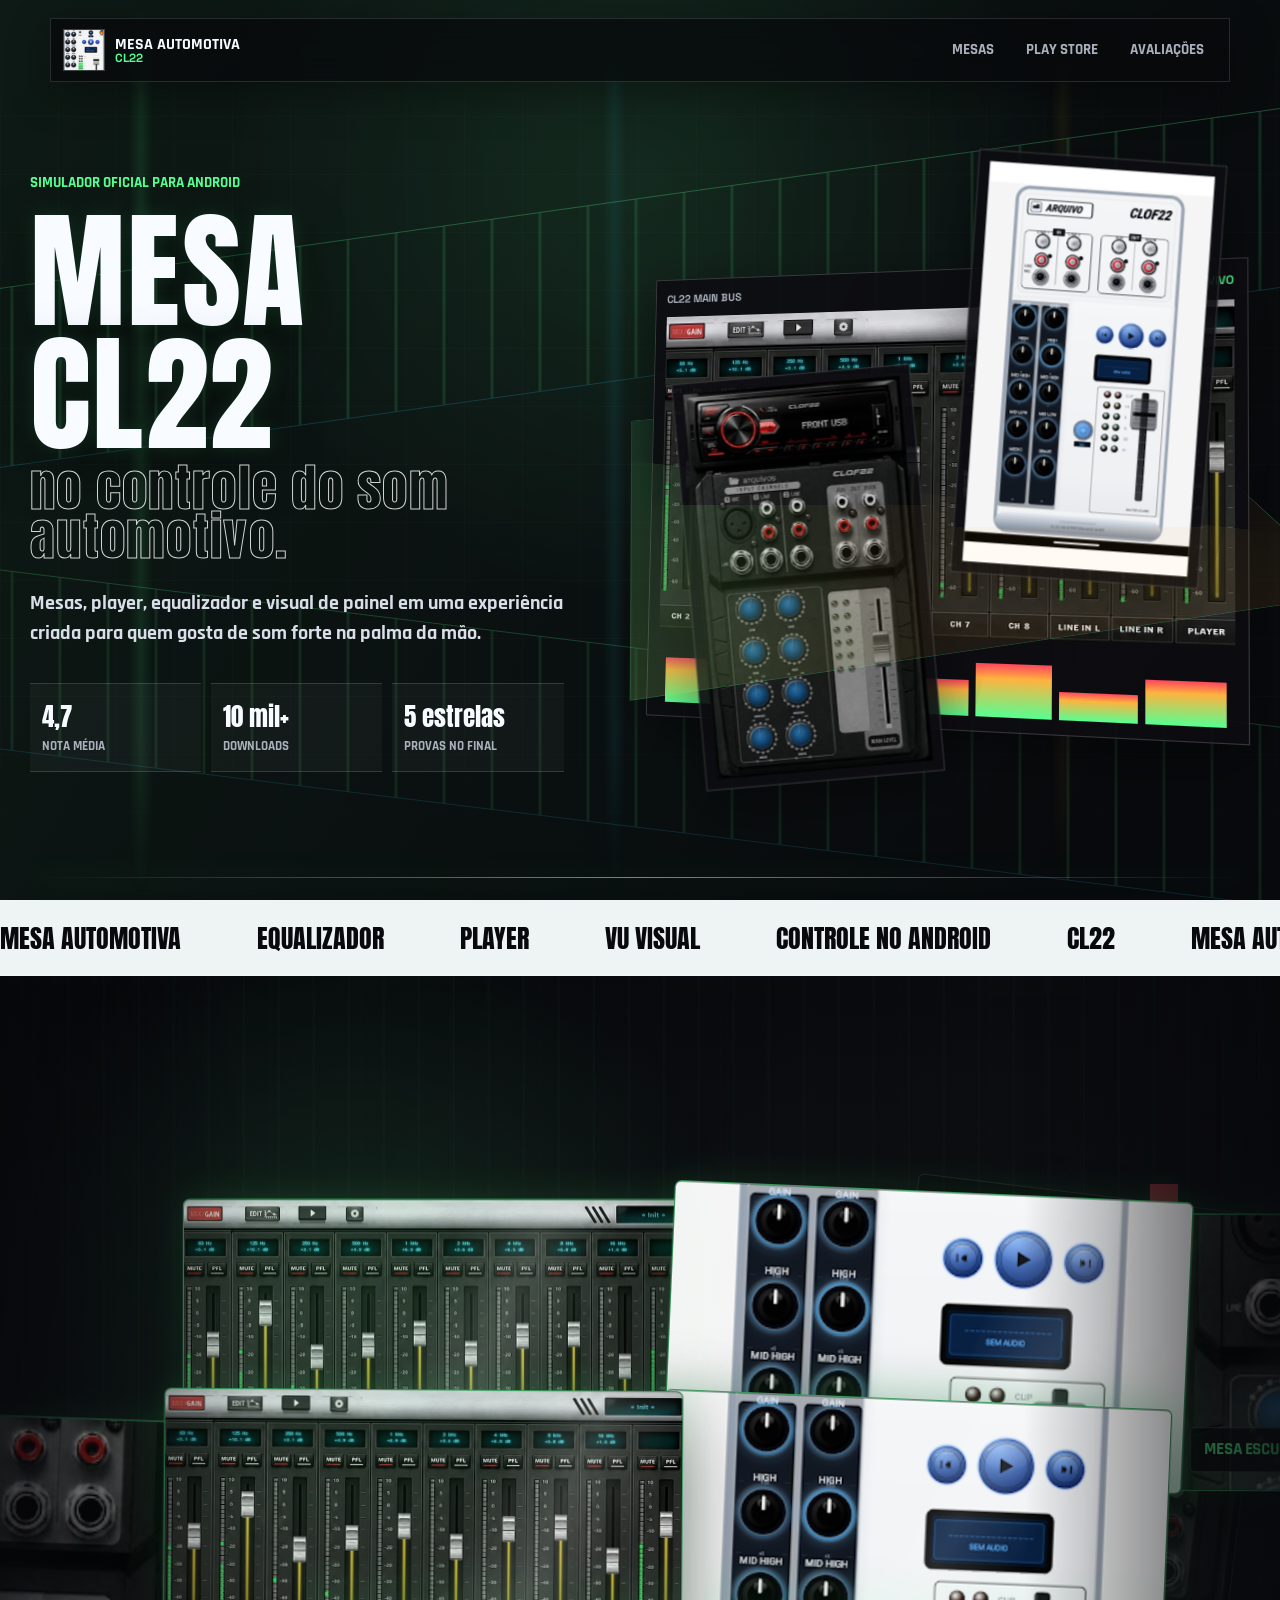
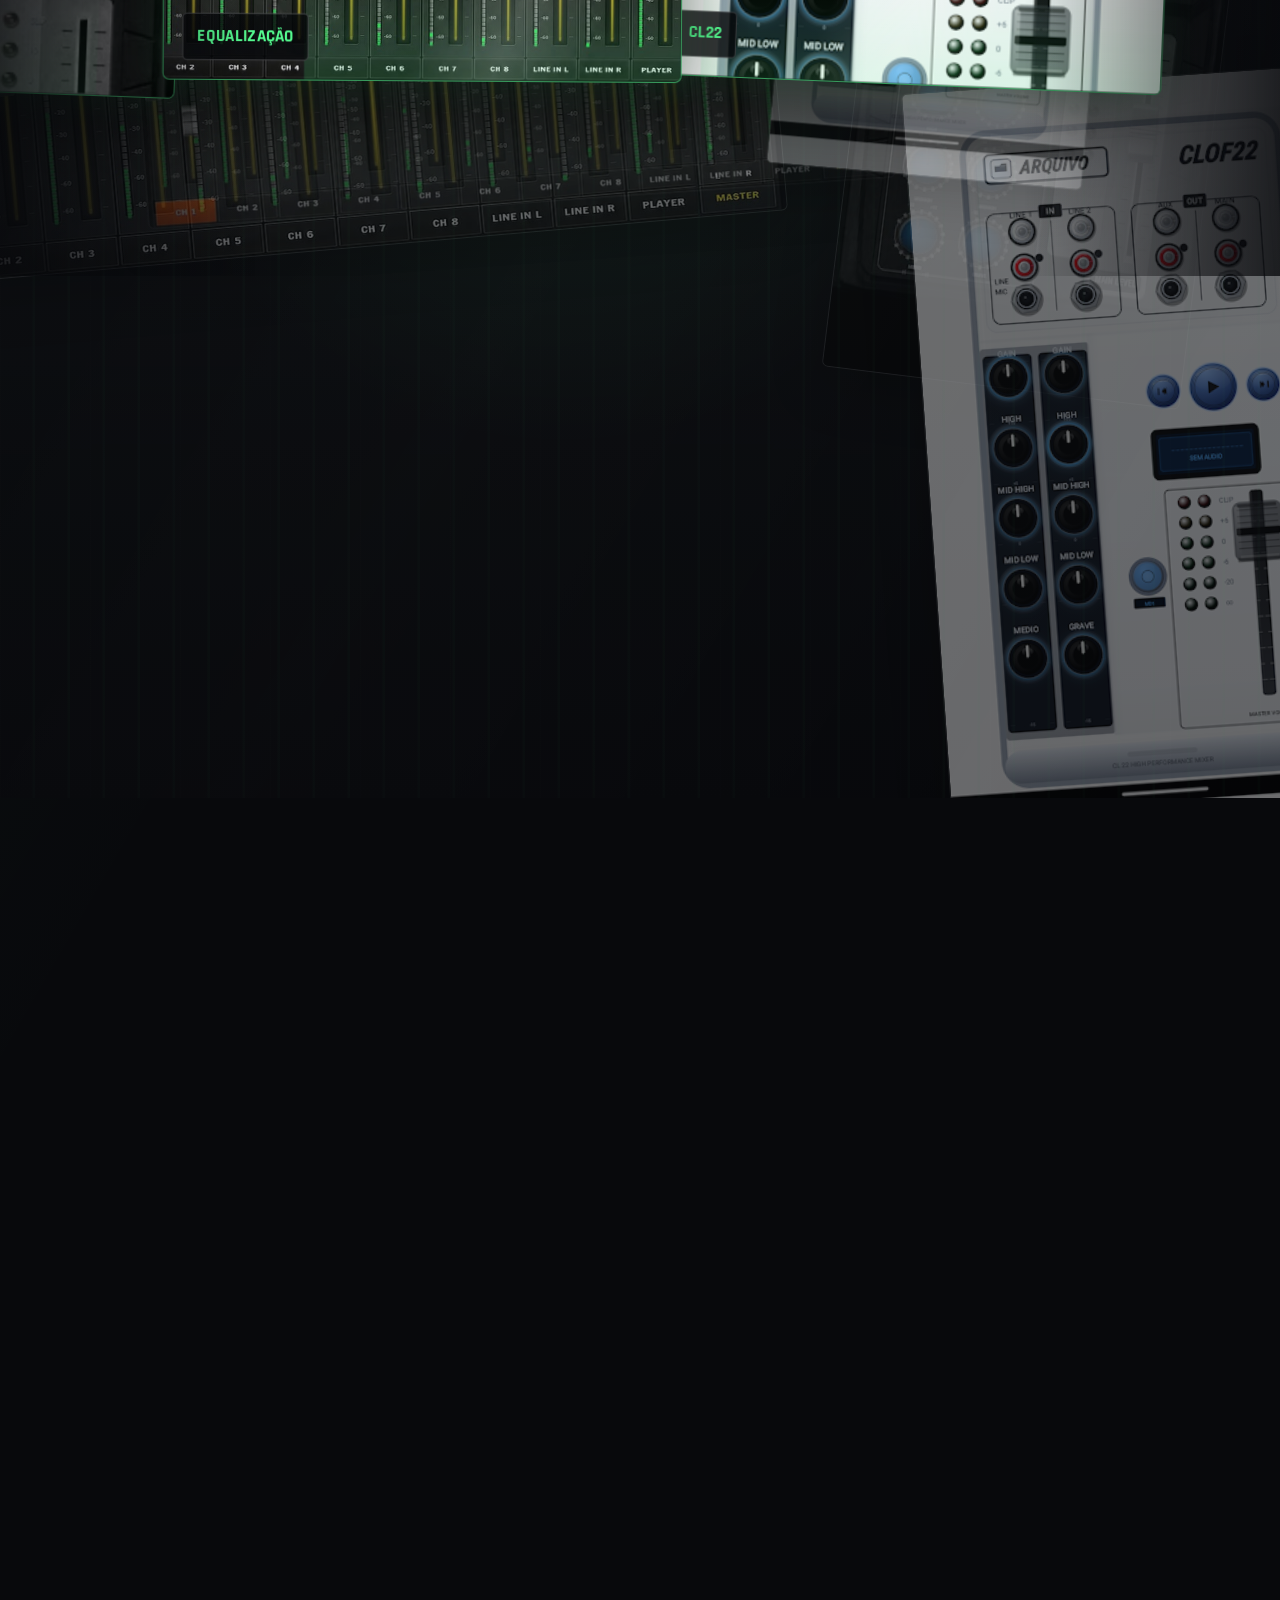
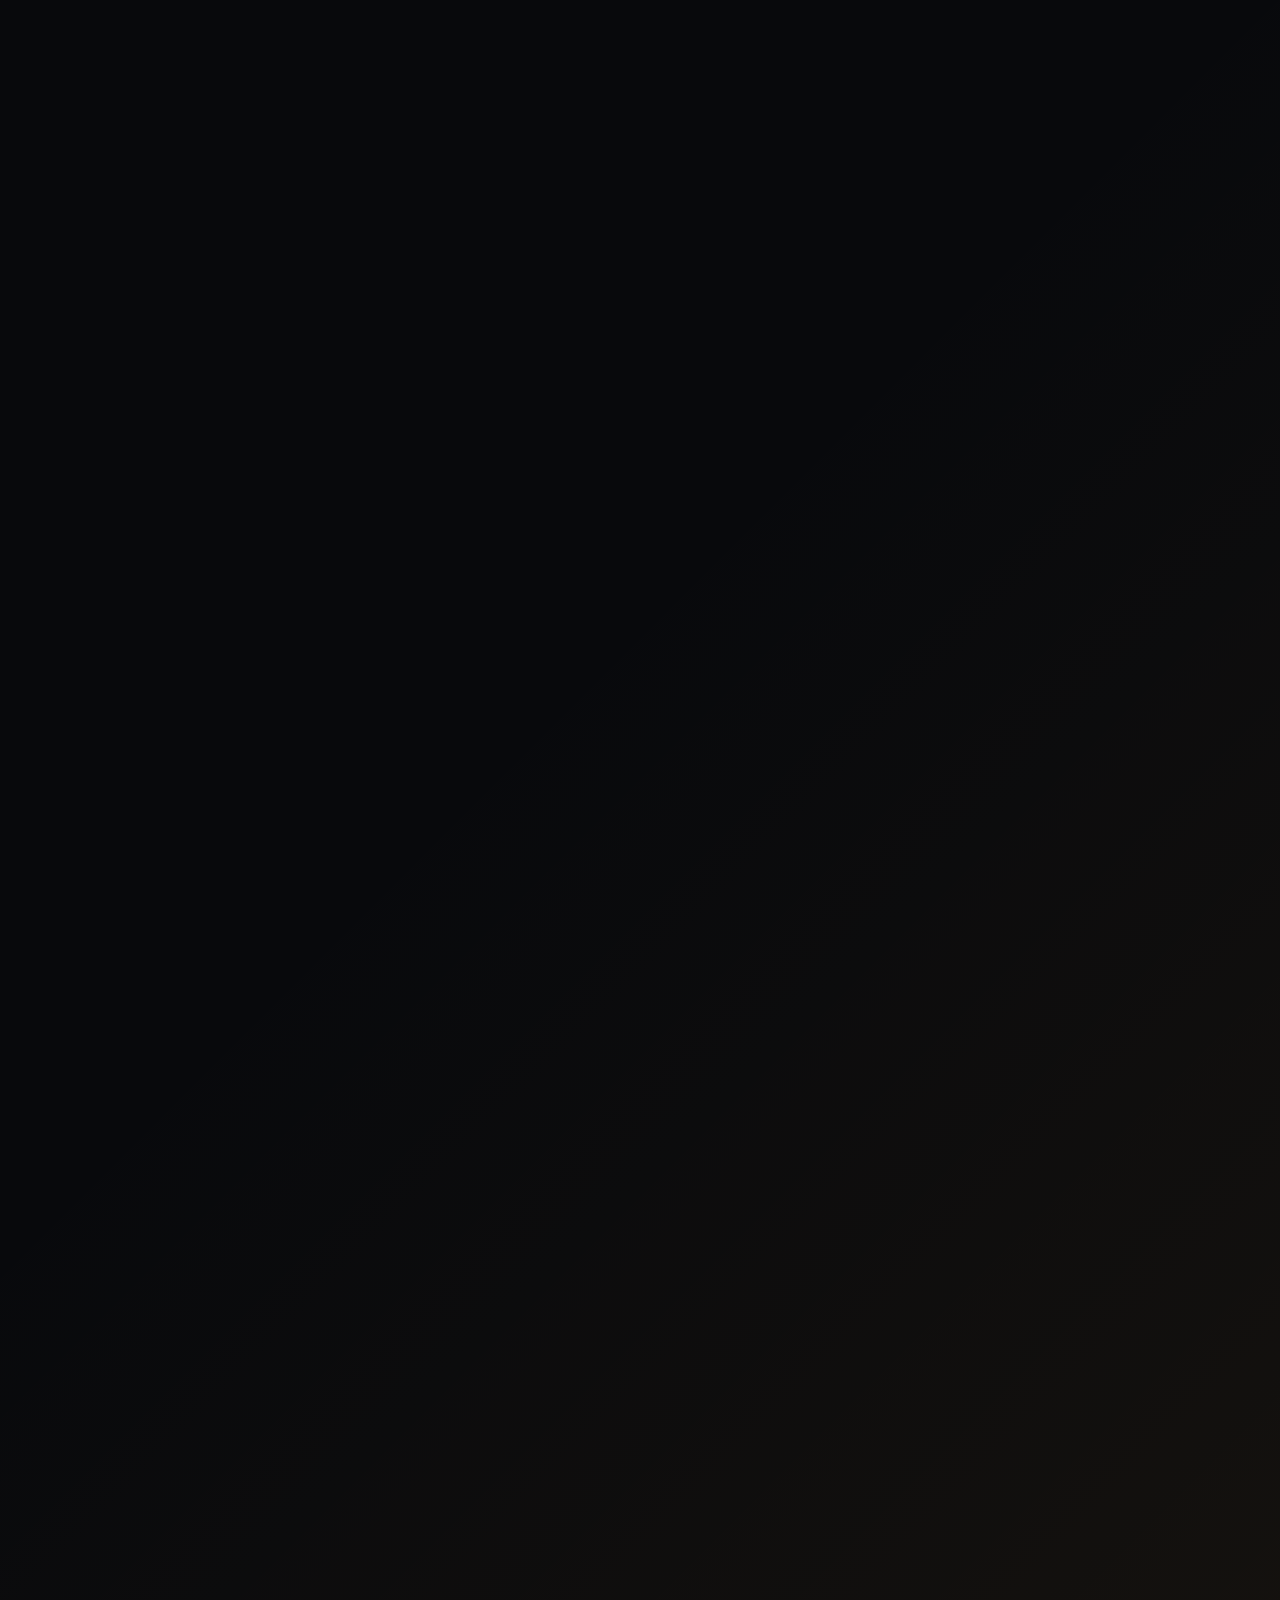
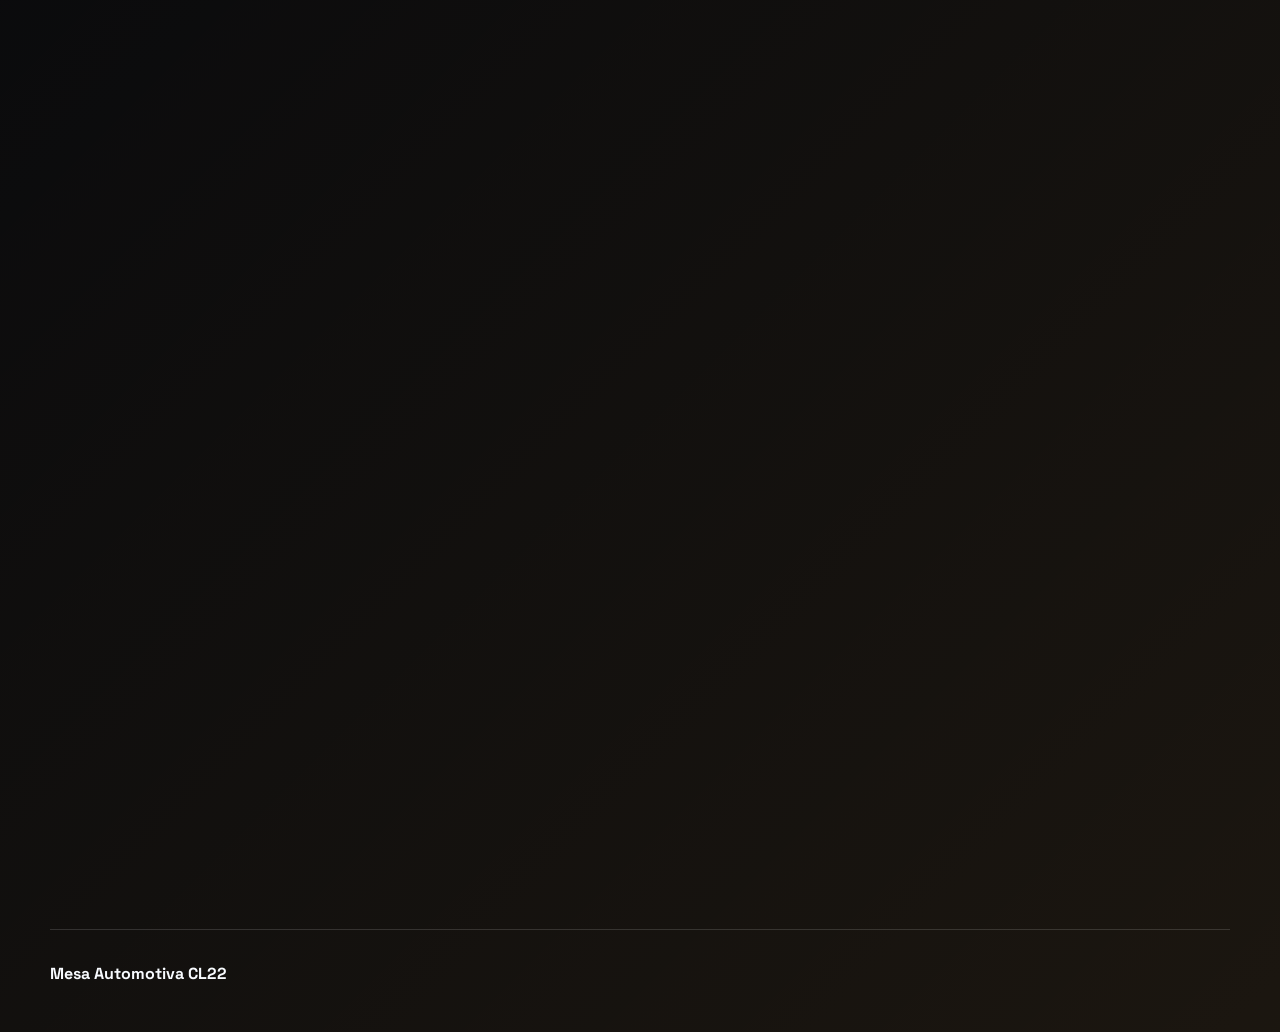
==== commit 42343d2a: "Atualiza site premium Mesa CL22" ====
--- a/index.html
+++ b/index.html
@@ -5,109 +5,356 @@
     <meta name="viewport" content="width=device-width, initial-scale=1" />
     <meta
       name="description"
-      content="Mesa Automotiva CL22: simulador de mesa de som automotiva para Android."
+      content="Mesa Automotiva CL22: simulador de mesa automotiva para Android, com mesas, player e efeitos visuais."
     />
+    <meta name="theme-color" content="#08090c" />
     <title>Mesa Automotiva CL22</title>
+    <script>
+      document.documentElement.classList.add("js");
+    </script>
+    <link rel="preconnect" href="https://fonts.googleapis.com" />
+    <link rel="preconnect" href="https://fonts.gstatic.com" crossorigin />
+    <link
+      href="https://fonts.googleapis.com/css2?family=Anton&family=Rajdhani:wght@500;700&family=Space+Grotesk:wght@500;700&display=swap"
+      rel="stylesheet"
+    />
+    <link rel="preload" as="image" href="assets/mixer.jpg" />
+    <link rel="preload" as="image" href="assets/white-table.jpg" />
     <link rel="stylesheet" href="styles.css" />
   </head>
   <body>
-    <main class="page">
-      <section class="hero" aria-labelledby="hero-title">
-        <header class="brand-row">
-          <img
-            class="brand-logo"
-            src="assets/logo-profile.jpg"
-            alt="Logo Mesa Automotiva"
-          />
-          <span>Mesa Automotiva</span>
-        </header>
-
-        <div class="copy">
-          <p class="tag">App Android para som automotivo</p>
-          <h1 id="hero-title">Simulador de mesa no seu celular.</h1>
-          <p>
-            Um lugar para acessar mesas, controles e recursos feitos para quem
-            curte som automotivo.
-          </p>
-        </div>
-
-        <nav class="actions" aria-label="Links principais">
-          <a
-            class="button button-main"
-            href="https://play.google.com/store/apps/details?id=com.mesaautomotiva.cl23"
-            target="_blank"
-            rel="noopener noreferrer"
-          >
-            <svg viewBox="0 0 24 24" aria-hidden="true">
-              <path d="M5 20.1V3.9c0-.7.8-1.2 1.4-.8l12.9 8.1c.6.4.6 1.2 0 1.6L6.4 20.9c-.6.4-1.4 0-1.4-.8Z" />
-            </svg>
-            <span>
-              <strong>Baixar APK</strong>
-              <small>Play Store</small>
-            </span>
-          </a>
-
-          <div class="social-row">
+    <div class="cursor-light" aria-hidden="true"></div>
+    <div class="page-shell">
+      <header class="site-header">
+        <a class="brand-lockup" href="#top" aria-label="Mesa Automotiva CL22">
+          <img src="assets/app-icon.jpg" alt="" />
+          <span>
+            <strong>Mesa Automotiva</strong>
+            <small>CL22</small>
+          </span>
+        </a>
+
+        <nav class="top-links" aria-label="Links principais">
+          <a href="#mesas">Mesas</a>
+          <a href="#playstore">Play Store</a>
+          <a href="#avaliacoes">Avaliações</a>
+        </nav>
+      </header>
+
+      <main id="top">
+        <section class="hero-section" aria-labelledby="hero-title">
+          <div class="hero-backdrop" aria-hidden="true">
+            <div class="scan-grid"></div>
+            <div class="wave wave-a"></div>
+            <div class="wave wave-b"></div>
+            <div class="pulse-lines"></div>
+          </div>
+
+          <div class="hero-copy">
+            <p class="eyebrow">Simulador oficial para Android</p>
+            <h1 id="hero-title">
+              <span class="title-main">MESA<br />CL22</span>
+              <span class="title-sub">no controle do som<br />automotivo.</span>
+            </h1>
+            <p class="lead">
+              Mesas, player, equalizador e visual de painel em uma experiência
+              criada para quem gosta de som forte na palma da mão.
+            </p>
+
+            <dl class="hero-stats" aria-label="Dados do aplicativo">
+              <div>
+                <dt>4,7</dt>
+                <dd>nota média</dd>
+              </div>
+              <div>
+                <dt>10 mil+</dt>
+                <dd>downloads</dd>
+              </div>
+              <div>
+                <dt>5 estrelas</dt>
+                <dd>provas no final</dd>
+              </div>
+            </dl>
+          </div>
+
+          <div class="hero-stage">
+            <div class="stage-ring" aria-hidden="true"></div>
+            <article class="console-panel">
+              <div class="panel-top">
+                <span>CL22 MAIN BUS</span>
+                <span class="status-dot">AO VIVO</span>
+              </div>
+              <img src="assets/mixer.jpg" alt="Tela do mixer do app Mesa CL22" />
+              <div class="meter-row" aria-hidden="true">
+                <span style="--h: 74%"></span>
+                <span style="--h: 38%"></span>
+                <span style="--h: 92%"></span>
+                <span style="--h: 56%"></span>
+                <span style="--h: 84%"></span>
+                <span style="--h: 44%"></span>
+                <span style="--h: 68%"></span>
+              </div>
+            </article>
+
+            <figure class="phone-card phone-front">
+              <img src="assets/white-table.jpg" alt="Mesa branca do app CL22" />
+            </figure>
+            <figure class="phone-card phone-back">
+              <img src="assets/dark-table.jpg" alt="Mesa escura do app CL22" />
+            </figure>
+          </div>
+        </section>
+
+        <section class="ticker-band" aria-label="Destaques animados">
+          <div class="ticker-track">
+            <span>Mesa automotiva</span>
+            <span>Equalizador</span>
+            <span>Player</span>
+            <span>VU visual</span>
+            <span>Controle no Android</span>
+            <span>CL22</span>
+          </div>
+        </section>
+
+        <section class="motion-section" aria-label="Telas do app em movimento">
+          <div class="motion-sticky">
+            <div class="motion-visualizer" aria-hidden="true">
+              <span style="--d: 0"></span>
+              <span style="--d: 1"></span>
+              <span style="--d: 2"></span>
+              <span style="--d: 3"></span>
+              <span style="--d: 4"></span>
+              <span style="--d: 5"></span>
+              <span style="--d: 6"></span>
+              <span style="--d: 7"></span>
+            </div>
+
+            <div class="motion-focus" aria-hidden="true">
+              <img class="focus-mixer" src="assets/mixer.jpg" alt="" />
+              <img class="focus-table" src="assets/white-table.jpg" alt="" />
+            </div>
+
+            <div class="motion-lane lane-one" aria-hidden="true">
+              <div class="motion-track" data-scroll-speed="1">
+                <figure class="screen-card large">
+                  <img src="assets/mixer.jpg" alt="" />
+                  <span>Mixer completo</span>
+                </figure>
+                <figure class="screen-card tall">
+                  <img src="assets/white-table.jpg" alt="" />
+                  <span>Mesa branca</span>
+                </figure>
+                <figure class="screen-card tall dark-card">
+                  <img src="assets/dark-table.jpg" alt="" />
+                  <span>Mesa escura</span>
+                </figure>
+              </div>
+            </div>
+
+            <div class="motion-lane lane-two" aria-hidden="true">
+              <div class="motion-track reverse" data-scroll-speed="-0.72">
+                <figure class="screen-card tall dark-card">
+                  <img src="assets/dark-table.jpg" alt="" />
+                  <span>Mesa escura</span>
+                </figure>
+                <figure class="screen-card large">
+                  <img src="assets/mixer.jpg" alt="" />
+                  <span>Equalização</span>
+                </figure>
+                <figure class="screen-card tall">
+                  <img src="assets/white-table.jpg" alt="" />
+                  <span>CL22</span>
+                </figure>
+              </div>
+            </div>
+          </div>
+
+          <div class="motion-endcap" aria-hidden="true">
+            <img class="endcap-mixer" src="assets/mixer.jpg" alt="" />
+            <img class="endcap-table" src="assets/dark-table.jpg" alt="" />
+            <img class="endcap-white" src="assets/white-table.jpg" alt="" />
+          </div>
+        </section>
+
+        <section class="social-section" id="playstore" aria-labelledby="social-title">
+          <div class="section-heading" data-reveal>
+            <p class="eyebrow">Links integrados</p>
+            <h2 id="social-title">Baixe o app e siga nas redes.</h2>
+          </div>
+
+          <div class="social-grid">
             <a
-              class="button"
+              class="social-tile play"
+              href="https://play.google.com/store/apps/details?id=com.mesaautomotiva.cl23"
+              target="_blank"
+              rel="noopener noreferrer"
+              data-reveal
+            >
+              <span class="tile-icon brand-play" aria-hidden="true">
+                <svg viewBox="0 0 48 48" focusable="false">
+                  <path class="play-blue" d="M8 5.5v37l18.2-18.5L8 5.5Z" />
+                  <path class="play-green" d="M9.8 4.6 36.4 19.7 26.2 24 9.8 4.6Z" />
+                  <path class="play-yellow" d="M9.8 43.4 26.2 24l10.2 4.3L9.8 43.4Z" />
+                  <path class="play-red" d="M26.2 24 36.4 19.7 42 23c1.4.8 1.4 2.2 0 3l-5.6 2.3L26.2 24Z" />
+                </svg>
+              </span>
+              <strong>Play Store</strong>
+              <small>Baixar o app</small>
+            </a>
+            <a
+              class="social-tile tik"
               href="https://www.tiktok.com/@mesaautomotiva"
               target="_blank"
               rel="noopener noreferrer"
+              data-reveal
             >
-              <svg viewBox="0 0 24 24" aria-hidden="true">
-                <path d="M15.9 3c.4 2.5 1.8 4.1 4.1 4.4v3.6c-1.5.1-2.9-.4-4.1-1.2v5.9c0 3.1-2.4 5.3-5.6 5.3-3 0-5.3-2.1-5.3-5s2.2-5 5.1-5c.4 0 .8 0 1.1.1v3.7c-.3-.1-.6-.2-1-.2-1 0-1.8.6-1.8 1.5s.8 1.5 1.8 1.5c1.1 0 1.9-.7 1.9-1.9V3h3.8Z" />
-              </svg>
-              <span>TikTok</span>
+              <span class="tile-icon brand-tiktok" aria-hidden="true">
+                <svg viewBox="0 0 48 48" focusable="false">
+                  <path class="tik-cyan" d="M31.2 5.8c.8 6.1 4.3 10.4 10.3 11.3v7.4c-3.8.1-7.1-.9-10.1-3v12.4c0 7.4-5.8 13.1-13.1 13.1C11 47 5.5 41.6 5.5 34.6c0-7.1 5.7-12.5 12.8-12.5.9 0 1.7.1 2.6.3v7.7c-.8-.3-1.5-.4-2.4-.4-2.8 0-5 2.1-5 4.9 0 2.9 2.2 5 5 5s5-2.1 5-5V5.8h7.7Z" />
+                  <path class="tik-red" d="M33.2 7.8c.8 6.1 4.3 10.4 10.3 11.3v7.4c-3.8.1-7.1-.9-10.1-3v12.4c0 7.4-5.8 13.1-13.1 13.1C13 49 7.5 43.6 7.5 36.6c0-7.1 5.7-12.5 12.8-12.5.9 0 1.7.1 2.6.3v7.7c-.8-.3-1.5-.4-2.4-.4-2.8 0-5 2.1-5 4.9 0 2.9 2.2 5 5 5s5-2.1 5-5V7.8h7.7Z" />
+                  <path class="tik-white" d="M32.1 6.8c.8 6.1 4.3 10.4 10.3 11.3v7.4c-3.8.1-7.1-.9-10.1-3v12.4c0 7.4-5.8 13.1-13.1 13.1C11.9 48 6.4 42.6 6.4 35.6c0-7.1 5.7-12.5 12.8-12.5.9 0 1.7.1 2.6.3v7.7c-.8-.3-1.5-.4-2.4-.4-2.8 0-5 2.1-5 4.9 0 2.9 2.2 5 5 5s5-2.1 5-5V6.8h7.7Z" />
+                </svg>
+              </span>
+              <strong>TikTok</strong>
+              <small>@mesaautomotiva</small>
             </a>
-
             <a
-              class="button"
+              class="social-tile insta"
               href="https://www.instagram.com/mesa_automotiva?igsh=dzlzZTd3NW53b2U5"
               target="_blank"
               rel="noopener noreferrer"
+              data-reveal
             >
-              <svg viewBox="0 0 24 24" aria-hidden="true">
-                <path d="M7.8 2h8.4A5.8 5.8 0 0 1 22 7.8v8.4a5.8 5.8 0 0 1-5.8 5.8H7.8A5.8 5.8 0 0 1 2 16.2V7.8A5.8 5.8 0 0 1 7.8 2Zm0 3A2.8 2.8 0 0 0 5 7.8v8.4A2.8 2.8 0 0 0 7.8 19h8.4a2.8 2.8 0 0 0 2.8-2.8V7.8A2.8 2.8 0 0 0 16.2 5H7.8Zm4.2 2.9a4.1 4.1 0 1 1 0 8.2 4.1 4.1 0 0 1 0-8.2Zm0 2.9a1.2 1.2 0 1 0 0 2.4 1.2 1.2 0 0 0 0-2.4Zm4.6-3.1a1 1 0 1 1 0 2 1 1 0 0 1 0-2Z" />
-              </svg>
-              <span>Instagram</span>
+              <span class="tile-icon brand-instagram" aria-hidden="true">
+                <svg viewBox="0 0 48 48" focusable="false">
+                  <defs>
+                    <linearGradient id="instagramGradient" x1="8" y1="42" x2="42" y2="6" gradientUnits="userSpaceOnUse">
+                      <stop stop-color="#feda75" />
+                      <stop offset="0.28" stop-color="#fa7e1e" />
+                      <stop offset="0.52" stop-color="#d62976" />
+                      <stop offset="0.75" stop-color="#962fbf" />
+                      <stop offset="1" stop-color="#4f5bd5" />
+                    </linearGradient>
+                  </defs>
+                  <rect x="6" y="6" width="36" height="36" rx="10" fill="url(#instagramGradient)" />
+                  <circle cx="24" cy="24" r="8.3" fill="none" stroke="#fff" stroke-width="3.2" />
+                  <circle cx="34.2" cy="13.8" r="2.7" fill="#fff" />
+                </svg>
+              </span>
+              <strong>Instagram</strong>
+              <small>@mesa_automotiva</small>
             </a>
           </div>
-        </nav>
-
-        <div class="control-card" aria-label="Resumo visual do app">
-          <div class="card-head">
-            <span>CL22</span>
-          </div>
-
-          <div class="screen">
-            <span>MESAS</span>
-            <strong>Som Automotivo</strong>
-          </div>
-
-          <div class="feature-grid">
-            <div>
-              <span class="mini-led"></span>
-              <strong>Grave</strong>
-              <small>Controle dedicado</small>
-            </div>
-            <div>
-              <span class="mini-led blue"></span>
-              <strong>Medio</strong>
-              <small>Ajustes de mesa</small>
-            </div>
-            <div>
-              <span class="mini-led amber"></span>
-              <strong>Canais</strong>
-              <small>Organizado no app</small>
-            </div>
-            <div>
-              <span class="mini-led"></span>
-              <strong>Android</strong>
-              <small>Na Play Store</small>
-            </div>
-          </div>
-        </div>
-      </section>
-    </main>
+        </section>
+
+        <section class="split-section">
+          <div class="section-copy" data-reveal>
+            <p class="eyebrow">Acabamento de app real</p>
+            <h2>Visual de mesa, resposta de painel e presença de palco.</h2>
+            <p>
+              Baixe o app na Play Store e acompanhe a Mesa Automotiva nas
+              redes oficiais.
+            </p>
+          </div>
+
+          <div class="sound-board" data-reveal>
+            <div class="knob-field" aria-hidden="true">
+              <span></span><span></span><span></span><span></span>
+              <span></span><span></span><span></span><span></span>
+            </div>
+            <div class="board-screen">
+              <span>PLAY STORE</span>
+              <strong>Simulador de Mesa Automotiva</strong>
+              <small>4,7 de nota média</small>
+            </div>
+          </div>
+        </section>
+
+        <section class="gallery-section" id="mesas" aria-labelledby="gallery-title">
+          <div class="section-heading" data-reveal>
+            <p class="eyebrow">Telas reais do aplicativo</p>
+            <h2 id="gallery-title">Mixer, mesa branca e mesa escura.</h2>
+          </div>
+
+          <div class="shot-grid">
+            <figure class="shot shot-wide" data-reveal>
+              <img src="assets/mixer.jpg" alt="Mixer completo do app Mesa CL22" />
+              <figcaption>Mixer completo</figcaption>
+            </figure>
+            <figure class="shot" data-reveal>
+              <img src="assets/white-table.jpg" alt="Mesa branca do app Mesa CL22" />
+              <figcaption>Mesa branca</figcaption>
+            </figure>
+            <figure class="shot" data-reveal>
+              <img src="assets/dark-table.jpg" alt="Mesa escura do app Mesa CL22" />
+              <figcaption>Mesa escura</figcaption>
+            </figure>
+          </div>
+        </section>
+
+        <section class="reviews-section" id="avaliacoes" aria-labelledby="reviews-title">
+          <div class="section-heading" data-reveal>
+            <p class="eyebrow">Na Play Store</p>
+          </div>
+
+          <div class="review-grid">
+            <article class="review-card" data-reveal>
+              <img src="assets/gilberto.jpg" alt="Foto de Gilberto Garcez" />
+              <div>
+                <span class="stars" aria-label="5 estrelas">★★★★★</span>
+                <p>top demais muito realista</p>
+                <strong>Gilberto Garcez</strong>
+              </div>
+            </article>
+            <article class="review-card" data-reveal>
+              <img src="assets/taimar.jpg" alt="Foto de Taimar Jesus" />
+              <div>
+                <span class="stars" aria-label="5 estrelas">★★★★★</span>
+                <p>eu tava esperando esse aplicativo faz tempo muito bom esse aplicativos ta de parabéns</p>
+                <strong>Taimar Jesus</strong>
+              </div>
+            </article>
+            <article class="review-card" data-reveal>
+              <img src="assets/ruan.jpg" alt="Foto de Ruan Firmino" />
+              <div>
+                <span class="stars" aria-label="5 estrelas">★★★★★</span>
+                <p>cara muito top esse aplicativo de mesa de som automotivo tá de parabéns</p>
+                <strong>Ruan Firmino</strong>
+              </div>
+            </article>
+            <article class="review-card" data-reveal>
+              <img src="assets/joabe.jpg" alt="Foto de Joabe Teixeira" />
+              <div>
+                <span class="stars" aria-label="5 estrelas">★★★★★</span>
+                <p>parabéns pelo aplicativo aplicativo excelente de muita qualidade</p>
+                <strong>Joabe Teixeira</strong>
+              </div>
+            </article>
+            <article class="review-card" data-reveal>
+              <img src="assets/leo.jpg" alt="Foto de Léo Nogueira" />
+              <div>
+                <span class="stars" aria-label="5 estrelas">★★★★★</span>
+                <p>muito massa esse app</p>
+                <strong>Léo Nogueira</strong>
+              </div>
+            </article>
+            <article class="review-card" data-reveal>
+              <img src="assets/jonathas.jpg" alt="Foto de Jonathas Samuel" />
+              <div>
+                <span class="stars" aria-label="5 estrelas">★★★★★</span>
+                <p>muito bom</p>
+                <strong>Jonathas Samuel</strong>
+              </div>
+            </article>
+          </div>
+        </section>
+      </main>
+
+      <footer class="site-footer">
+        <strong>Mesa Automotiva CL22</strong>
+      </footer>
+    </div>
+
+    <script src="script.js"></script>
   </body>
 </html>
--- a/styles.css
+++ b/styles.css
@@ -1,19 +1,17 @@
 :root {
   color-scheme: dark;
-  --bg: #080809;
-  --panel: #151515;
-  --panel-2: #202020;
-  --cream: #fff3dc;
-  --muted: #cfc5b7;
-  --red: #d71920;
-  --red-dark: #680b0d;
-  --blue: #1679bd;
-  --amber: #f5ae35;
-  --green: #20c66f;
+  --bg: #08090c;
+  --panel: #111216;
+  --panel-2: #17191f;
+  --ink: #f8fbff;
+  --muted: #aab1bd;
   --line: rgba(255, 255, 255, 0.14);
-  font-family:
-    Inter, ui-sans-serif, system-ui, -apple-system, BlinkMacSystemFont, "Segoe UI",
-    sans-serif;
+  --green: #56ff92;
+  --cyan: #2fd7ff;
+  --amber: #ffb23f;
+  --red: #ff465d;
+  --violet: #a06bff;
+  --shadow: 0 22px 70px rgba(0, 0, 0, 0.45);
 }
 
 * {
@@ -21,322 +19,1985 @@
 }
 
 html {
-  min-height: 100%;
-  background: var(--bg);
+  scroll-behavior: smooth;
 }
 
 body {
-  min-height: 100vh;
   margin: 0;
+  min-width: 320px;
+  background:
+    linear-gradient(120deg, rgba(86, 255, 146, 0.07), transparent 34%),
+    linear-gradient(315deg, rgba(255, 178, 63, 0.08), transparent 38%),
+    var(--bg);
+  color: var(--ink);
+  font-family:
+    "Space Grotesk", ui-sans-serif, system-ui, -apple-system,
+    BlinkMacSystemFont, "Segoe UI", sans-serif;
+  line-height: 1.5;
   overflow-x: hidden;
-  background:
-    radial-gradient(circle at 18% 8%, rgba(215, 25, 32, 0.26), transparent 18rem),
-    radial-gradient(circle at 86% 42%, rgba(245, 174, 53, 0.12), transparent 16rem),
-    linear-gradient(155deg, #070708 0%, #160809 42%, #0a0b0d 100%);
-  color: var(--cream);
 }
 
 a {
   color: inherit;
-}
-
-.page {
+  text-decoration: none;
+}
+
+img {
+  display: block;
+  max-width: 100%;
+}
+
+.cursor-light {
+  position: fixed;
+  inset: 0;
+  z-index: 0;
+  pointer-events: none;
+  background: radial-gradient(
+    circle at var(--x, 50%) var(--y, 20%),
+    rgba(86, 255, 146, 0.16),
+    transparent 26rem
+  );
+  mix-blend-mode: screen;
+}
+
+.page-shell {
+  position: relative;
+  z-index: 1;
   min-height: 100vh;
-}
-
-.hero {
-  width: min(100%, 430px);
-  min-height: 100vh;
-  margin: 0 auto;
-  padding: 18px 16px 24px;
   overflow: hidden;
 }
 
-.brand-row {
+.site-header {
+  position: fixed;
+  top: 18px;
+  left: 50%;
+  z-index: 20;
+  width: min(1180px, calc(100% - 32px));
+  transform: translateX(-50%);
+  display: flex;
+  align-items: center;
+  justify-content: space-between;
+  gap: 20px;
+  padding: 10px 12px;
+  border: 1px solid rgba(255, 255, 255, 0.13);
+  background: rgba(8, 9, 12, 0.74);
+  backdrop-filter: blur(22px);
+  box-shadow: 0 12px 40px rgba(0, 0, 0, 0.35);
+  animation: headerDrop 820ms cubic-bezier(0.2, 0.8, 0.2, 1) both;
+}
+
+.brand-lockup {
   display: flex;
   align-items: center;
   gap: 10px;
-  min-height: 48px;
+}
+
+.brand-lockup img {
+  width: 42px;
+  height: 42px;
+  border: 1px solid rgba(255, 255, 255, 0.22);
+  object-fit: cover;
+}
+
+.brand-lockup span {
+  display: grid;
+  line-height: 1.05;
+}
+
+.brand-lockup strong {
+  font-family: "Rajdhani", sans-serif;
+  font-size: 0.98rem;
+  text-transform: uppercase;
+}
+
+.brand-lockup small {
+  color: var(--green);
+  font-size: 0.74rem;
+  font-weight: 800;
+}
+
+.top-links {
+  display: flex;
+  align-items: center;
+  gap: 6px;
+}
+
+.top-links a {
+  padding: 10px 13px;
+  color: var(--muted);
+  font-family: "Rajdhani", sans-serif;
+  font-size: 0.92rem;
+  font-weight: 800;
+  text-transform: uppercase;
+  transition: color 220ms ease, background 220ms ease;
+}
+
+.top-links a:hover {
+  color: var(--ink);
+  background: rgba(255, 255, 255, 0.08);
+}
+
+.hero-section {
+  position: relative;
+  min-height: 100svh;
+  display: grid;
+  grid-template-columns: minmax(0, 0.9fr) minmax(430px, 1.05fr);
+  gap: clamp(28px, 5vw, 70px);
+  align-items: center;
+  width: min(1220px, calc(100% - 36px));
+  margin: 0 auto;
+  padding: 122px 0 78px;
+}
+
+.hero-backdrop {
+  position: absolute;
+  inset: 0 calc(50% - 50vw);
+  z-index: -1;
+  overflow: hidden;
+}
+
+.hero-section::after {
+  content: "";
+  position: absolute;
+  left: 0;
+  right: 0;
+  bottom: 22px;
+  height: 1px;
+  background: linear-gradient(90deg, transparent, rgba(86, 255, 146, 0.65), transparent);
+  box-shadow: 0 0 28px rgba(86, 255, 146, 0.45);
+  animation: lineScan 2.4s ease-in-out infinite;
+}
+
+.scan-grid {
+  position: absolute;
+  inset: 0;
+  opacity: 0.42;
+  background-image:
+    linear-gradient(rgba(255, 255, 255, 0.045) 1px, transparent 1px),
+    linear-gradient(90deg, rgba(255, 255, 255, 0.045) 1px, transparent 1px);
+  background-size: 58px 58px;
+  mask-image: linear-gradient(to bottom, transparent, black 14%, black 78%, transparent);
+  animation: gridDrift 18s linear infinite;
+}
+
+.wave {
+  position: absolute;
+  left: -12vw;
+  right: -12vw;
+  height: 180px;
+  border-top: 1px solid rgba(86, 255, 146, 0.28);
+  border-bottom: 1px solid rgba(47, 215, 255, 0.18);
+  transform: skewY(-8deg);
+  filter: blur(0.2px);
+}
+
+.wave::before,
+.wave::after {
+  content: "";
+  position: absolute;
+  inset: 0;
+  background:
+    repeating-linear-gradient(
+      90deg,
+      transparent 0 20px,
+      rgba(86, 255, 146, 0.26) 21px 23px,
+      transparent 24px 48px
+    );
+  opacity: 0.34;
+  animation: waveRun 4.5s linear infinite;
+}
+
+.wave::after {
+  opacity: 0.18;
+  animation-duration: 7s;
+  animation-direction: reverse;
+}
+
+.wave-a {
+  top: 22%;
+}
+
+.wave-b {
+  bottom: 8%;
+  transform: skewY(7deg);
+  opacity: 0.76;
+}
+
+.pulse-lines {
+  position: absolute;
+  inset: 0;
+  background:
+    linear-gradient(90deg, transparent 0 10%, rgba(86, 255, 146, 0.16) 11%, transparent 12%),
+    linear-gradient(90deg, transparent 0 47%, rgba(47, 215, 255, 0.12) 48%, transparent 49%),
+    linear-gradient(90deg, transparent 0 82%, rgba(255, 178, 63, 0.1) 83%, transparent 84%);
+  opacity: 0.6;
+  animation: pulseSweep 5.8s ease-in-out infinite;
+  mask-image: linear-gradient(to bottom, transparent, black 12%, black 82%, transparent);
+}
+
+.eyebrow {
+  margin: 0 0 16px;
+  color: var(--green);
+  font-family: "Rajdhani", sans-serif;
+  font-size: 0.92rem;
+  font-weight: 900;
+  text-transform: uppercase;
+}
+
+.hero-copy h1,
+.section-heading h2,
+.section-copy h2 {
+  margin: 0;
+  line-height: 0.96;
+  font-family: "Anton", Impact, sans-serif;
+  font-weight: 400;
+  letter-spacing: 0.01em;
+}
+
+.hero-copy {
+  animation: introRise 900ms 180ms cubic-bezier(0.2, 0.8, 0.2, 1) both;
+}
+
+.hero-copy .title-main,
+.hero-copy .title-sub,
+.lead,
+.hero-actions,
+.hero-stats,
+.console-panel,
+.phone-card,
+.motion-copy,
+.sound-board,
+.shot,
+.social-tile,
+.review-card,
+.section-heading {
+  will-change: transform, filter;
+}
+
+.hero-copy h1 {
+  max-width: 780px;
+  font-size: clamp(3.9rem, 10vw, 8.8rem);
+  text-transform: uppercase;
+  text-shadow:
+    0 0 18px rgba(86, 255, 146, 0.12),
+    0 18px 48px rgba(0, 0, 0, 0.55);
+}
+
+.title-main {
+  display: block;
+}
+
+.hero-copy h1 .title-sub {
+  display: block;
+  margin-top: 0.14em;
+  color: transparent;
+  font-size: clamp(1.6rem, 4vw, 3.5rem);
+  -webkit-text-stroke: 1px rgba(255, 255, 255, 0.82);
+  text-transform: none;
+  text-shadow: none;
+  animation: titleGlitch 4.8s ease-in-out infinite;
+}
+
+.lead {
+  max-width: 590px;
+  margin: 28px 0 0;
+  color: #d9dee8;
+  font-size: clamp(1.02rem, 1.7vw, 1.24rem);
+  font-family: "Rajdhani", sans-serif;
+  font-weight: 700;
+}
+
+.hero-actions {
+  display: flex;
+  flex-wrap: wrap;
+  gap: 12px;
+  align-items: stretch;
+  margin-top: 34px;
+}
+
+.primary-cta,
+.ghost-cta,
+.wide-store-link {
+  border: 1px solid var(--line);
+  transition: transform 220ms ease, border-color 220ms ease, background 220ms ease;
+}
+
+.primary-cta {
+  display: inline-flex;
+  align-items: center;
+  gap: 14px;
+  min-height: 62px;
+  padding: 10px 18px 10px 12px;
+  background: var(--ink);
+  color: #07090c;
+  box-shadow: 0 14px 38px rgba(86, 255, 146, 0.2);
+}
+
+.primary-cta strong,
+.primary-cta small {
+  display: block;
+}
+
+.primary-cta strong {
+  font-family: "Rajdhani", sans-serif;
+  font-size: 1.08rem;
+  text-transform: uppercase;
+}
+
+.primary-cta small {
+  color: rgba(0, 0, 0, 0.62);
+  font-size: 0.76rem;
+}
+
+.play-mark {
+  width: 40px;
+  height: 40px;
+  background:
+    linear-gradient(135deg, var(--green), var(--cyan) 56%, var(--amber));
+  clip-path: polygon(20% 9%, 86% 50%, 20% 91%);
+}
+
+.ghost-cta {
+  display: inline-flex;
+  align-items: center;
+  min-height: 62px;
+  padding: 0 18px;
+  color: var(--ink);
+  font-family: "Rajdhani", sans-serif;
+  font-size: 1rem;
+  font-weight: 900;
+  text-transform: uppercase;
+  background: rgba(255, 255, 255, 0.06);
+}
+
+.primary-cta:hover,
+.ghost-cta:hover,
+.wide-store-link:hover,
+.social-tile:hover {
+  transform: translateY(-3px);
+  border-color: rgba(86, 255, 146, 0.7);
+}
+
+.hero-stats {
+  display: grid;
+  grid-template-columns: repeat(3, minmax(0, 1fr));
+  gap: 10px;
+  max-width: 580px;
+  margin: 34px 0 0;
+}
+
+.hero-stats div {
+  padding: 14px 12px;
+  border-top: 1px solid var(--line);
+  border-bottom: 1px solid rgba(86, 255, 146, 0.2);
+  background: rgba(255, 255, 255, 0.035);
+}
+
+.hero-stats dt {
+  font-family: "Anton", Impact, sans-serif;
+  font-size: clamp(1.2rem, 2.2vw, 1.55rem);
+  font-weight: 400;
+}
+
+.hero-stats dd {
+  margin: 2px 0 0;
+  color: var(--muted);
+  font-family: "Rajdhani", sans-serif;
   font-size: 0.84rem;
+  font-weight: 800;
+  text-transform: uppercase;
+}
+
+.hero-stage {
+  position: relative;
+  min-height: 640px;
+  perspective: 1100px;
+  animation: introRise 1000ms 320ms cubic-bezier(0.2, 0.8, 0.2, 1) both;
+}
+
+.stage-ring {
+  position: absolute;
+  inset: 12% 2% 5% 2%;
+  border: 1px solid rgba(86, 255, 146, 0.22);
+  background:
+    linear-gradient(90deg, rgba(86, 255, 146, 0.12), transparent 38%),
+    linear-gradient(180deg, transparent, rgba(255, 178, 63, 0.08));
+  transform: rotateX(64deg) rotateZ(-14deg);
+  animation: stagePulse 4s ease-in-out infinite;
+}
+
+.console-panel,
+.phone-card {
+  position: absolute;
+  border: 1px solid rgba(255, 255, 255, 0.18);
+  background: rgba(12, 13, 17, 0.92);
+  box-shadow: var(--shadow);
+  overflow: hidden;
+}
+
+.console-panel {
+  left: 0;
+  right: 2%;
+  top: 18%;
+  padding: 12px;
+  transform: rotateY(-12deg) rotateX(3deg);
+  animation: floatMain 6s ease-in-out infinite;
+}
+
+.console-panel::after,
+.phone-card::after {
+  content: "";
+  position: absolute;
+  inset: -40%;
+  background: linear-gradient(
+    120deg,
+    transparent 0 42%,
+    rgba(255, 255, 255, 0.34) 48%,
+    transparent 55% 100%
+  );
+  transform: translateX(-120%);
+  animation: chromeFlash 4s ease-in-out infinite;
+  pointer-events: none;
+}
+
+.phone-card::after {
+  animation-delay: 1.2s;
+}
+
+.panel-top {
+  display: flex;
+  justify-content: space-between;
+  align-items: center;
+  margin-bottom: 10px;
+  color: var(--muted);
+  font-size: 0.72rem;
+  font-weight: 900;
+  text-transform: uppercase;
+}
+
+.status-dot {
+  color: var(--green);
+}
+
+.console-panel img {
+  width: 100%;
+  aspect-ratio: 16 / 9;
+  object-fit: cover;
+}
+
+.meter-row {
+  display: flex;
+  align-items: flex-end;
+  gap: 7px;
+  height: 78px;
+  padding: 14px 8px 2px;
+}
+
+.meter-row span {
+  width: 100%;
+  height: var(--h);
+  min-height: 20px;
+  background:
+    linear-gradient(to top, var(--green), var(--amber) 72%, var(--red));
+  animation: meterDance 900ms ease-in-out infinite alternate;
+  animation-delay: calc(var(--h) * -12ms);
+}
+
+.phone-card {
+  width: min(235px, 36vw);
+  padding: 10px;
+}
+
+.phone-card img {
+  width: 100%;
+  aspect-ratio: 9 / 16;
+  object-fit: cover;
+}
+
+.phone-front {
+  right: 2%;
+  top: 1%;
+  transform: rotateZ(4deg) translateZ(60px);
+  animation: phoneFloat 5.5s ease-in-out infinite;
+}
+
+.phone-back {
+  left: 4%;
+  bottom: 0;
+  transform: rotateZ(-5deg) translateZ(20px);
+  animation: phoneFloat 6.2s ease-in-out infinite reverse;
+}
+
+.ticker-band {
+  border-block: 1px solid rgba(255, 255, 255, 0.12);
+  background: #eef3f4;
+  color: #08090c;
+  overflow: hidden;
+}
+
+.ticker-track {
+  display: flex;
+  width: max-content;
+  gap: clamp(28px, 6vw, 76px);
+  padding: 18px 0;
+  font-size: clamp(1rem, 2vw, 1.7rem);
+  font-family: "Anton", Impact, sans-serif;
+  font-weight: 400;
+  text-transform: uppercase;
+  animation: tickerMove 22s linear infinite;
+}
+
+.ticker-track span {
+  white-space: nowrap;
+}
+
+.split-section,
+.motion-section,
+.gallery-section,
+.social-section,
+.reviews-section {
+  width: min(1180px, calc(100% - 36px));
+  margin: 0 auto;
+  padding: clamp(78px, 11vw, 134px) 0;
+  scroll-margin-top: 112px;
+}
+
+.motion-section {
+  position: relative;
+  width: 100%;
+  max-width: none;
+  height: 260vh;
+  padding: 0;
+  overflow: hidden;
+  background:
+    linear-gradient(180deg, #07080b, #101316 44%, #07080b),
+    var(--bg);
+}
+
+.motion-section::before {
+  content: "";
+  position: absolute;
+  inset: 0;
+  background:
+    repeating-linear-gradient(
+      90deg,
+      rgba(255, 255, 255, 0.04) 0 1px,
+      transparent 1px 90px
+    );
+  opacity: 0.3;
+}
+
+.motion-endcap {
+  position: absolute;
+  left: 0;
+  right: 0;
+  bottom: 0;
+  z-index: 0;
+  height: 105svh;
+  overflow: hidden;
+  pointer-events: none;
+  background:
+    radial-gradient(circle at 35% 62%, rgba(86, 255, 146, 0.16), transparent 28rem),
+    linear-gradient(180deg, transparent, rgba(7, 8, 11, 0.94) 72%);
+}
+
+.motion-endcap::after {
+  content: "";
+  position: absolute;
+  inset: 0;
+  background:
+    repeating-linear-gradient(90deg, transparent 0 32px, rgba(86, 255, 146, 0.09) 33px 35px),
+    linear-gradient(120deg, transparent, rgba(255, 255, 255, 0.08), transparent);
+  opacity: 0.7;
+  animation: waveRun 5s linear infinite;
+}
+
+.motion-endcap img {
+  position: absolute;
+  border: 1px solid rgba(255, 255, 255, 0.18);
+  box-shadow: 0 26px 90px rgba(0, 0, 0, 0.6);
+  filter: saturate(1.12) contrast(1.08);
+}
+
+.endcap-mixer {
+  left: 5vw;
+  top: 20vh;
+  width: min(66vw, 820px);
+  transform: rotate(-5deg);
+  animation: endcapFloat 6s ease-in-out infinite;
+}
+
+.endcap-table {
+  right: 12vw;
+  top: 10vh;
+  width: min(22vw, 300px);
+  transform: rotate(7deg);
+  animation: endcapFloat 5.4s ease-in-out infinite reverse;
+}
+
+.endcap-white {
+  right: -3vw;
+  bottom: 5vh;
+  width: min(28vw, 380px);
+  transform: rotate(-4deg);
+  animation: endcapFloat 6.8s ease-in-out infinite;
+}
+
+.motion-sticky {
+  position: sticky;
+  top: 0;
+  height: 100svh;
+  display: grid;
+  align-content: center;
+  overflow: hidden;
+}
+
+.motion-sticky::after {
+  content: "";
+  position: absolute;
+  inset: 0;
+  z-index: 4;
+  pointer-events: none;
+  background:
+    linear-gradient(90deg, rgba(7, 8, 11, 0.82), transparent 18% 82%, rgba(7, 8, 11, 0.82)),
+    radial-gradient(circle at var(--mx, 62%) var(--my, 42%), rgba(86, 255, 146, 0.12), transparent 30rem);
+}
+
+.motion-copy {
+  position: relative;
+  z-index: 3;
+  width: min(1180px, calc(100% - 36px));
+  margin: 0 auto clamp(26px, 4vw, 52px);
+}
+
+.motion-copy h2 {
+  max-width: 930px;
+  margin: 0;
+  font-family: "Anton", Impact, sans-serif;
+  font-size: clamp(2.6rem, 7vw, 7.2rem);
+  font-weight: 400;
+  line-height: 0.95;
+  text-transform: uppercase;
+}
+
+.motion-visualizer {
+  position: absolute;
+  right: clamp(18px, 8vw, 120px);
+  top: 18%;
+  z-index: 1;
+  display: flex;
+  align-items: end;
+  gap: 10px;
+  height: 34vh;
+  opacity: 0.7;
+  filter: blur(0.1px);
+}
+
+.motion-visualizer span {
+  width: clamp(14px, 2.2vw, 28px);
+  height: calc(22% + var(--d) * 9%);
+  background: linear-gradient(to top, var(--green), var(--amber) 68%, var(--red));
+  transform-origin: bottom;
+  animation: visualizerBeat 780ms ease-in-out infinite alternate;
+  animation-delay: calc(var(--d) * -90ms);
+  box-shadow: 0 0 24px rgba(86, 255, 146, 0.2);
+}
+
+.motion-focus {
+  position: absolute;
+  inset: auto 0 7vh;
+  z-index: 1;
+  height: min(52vh, 520px);
+  pointer-events: none;
+  opacity: 0.42;
+  filter: saturate(1.15) contrast(1.12);
+  transform: translate3d(0, var(--focus-y, 0px), 0) scale(var(--focus-scale, 1));
+  transition: transform 40ms linear;
+}
+
+.motion-focus img {
+  position: absolute;
+  border: 1px solid rgba(255, 255, 255, 0.18);
+  box-shadow: 0 26px 82px rgba(0, 0, 0, 0.52);
+}
+
+.focus-mixer {
+  left: 9vw;
+  bottom: 0;
+  width: min(62vw, 780px);
+  transform: rotate(-4deg);
+}
+
+.focus-table {
+  right: 12vw;
+  bottom: 3vh;
+  width: min(26vw, 330px);
+  transform: rotate(5deg);
+}
+
+.motion-lane {
+  position: relative;
+  z-index: 2;
+  width: 100%;
+  margin: 0;
+  overflow: visible;
+}
+
+.motion-track {
+  display: flex;
+  gap: clamp(16px, 3vw, 34px);
+  width: max-content;
+  padding: 10px 6vw;
+  will-change: transform;
+  transition: transform 40ms linear;
+}
+
+.motion-track figure {
+  position: relative;
+  margin: 0;
+  border: 1px solid rgba(255, 255, 255, 0.16);
+  background: #101115;
+  box-shadow: 0 24px 70px rgba(0, 0, 0, 0.45);
+  overflow: hidden;
+  transform: skewX(-4deg) rotateZ(-1.2deg);
+}
+
+.screen-card {
+  flex: 0 0 clamp(250px, 32vw, 520px);
+}
+
+.screen-card.large {
+  flex-basis: clamp(370px, 48vw, 720px);
+}
+
+.screen-card.tall {
+  flex-basis: clamp(230px, 25vw, 370px);
+}
+
+.screen-card.square-card {
+  flex-basis: clamp(230px, 25vw, 360px);
+}
+
+.lane-two .motion-track figure {
+  transform: skewX(4deg) rotateZ(1.2deg);
+}
+
+.motion-track figure::after {
+  content: "";
+  position: absolute;
+  inset: 0;
+  background:
+    linear-gradient(110deg, transparent 0 35%, rgba(255, 255, 255, 0.22) 46%, transparent 57%),
+    linear-gradient(0deg, rgba(86, 255, 146, 0.16), transparent 42%);
+  transform: translateX(-120%);
+  animation: imageSweep 3.4s ease-in-out infinite;
+}
+
+.motion-track figure:nth-child(2)::after {
+  animation-delay: 0.6s;
+}
+
+.motion-track figure:nth-child(3)::after {
+  animation-delay: 1.1s;
+}
+
+.motion-track img {
+  width: 100%;
+  height: clamp(210px, 28vw, 370px);
+  object-fit: cover;
+  transform: scale(1.05) skewX(4deg);
+  filter: saturate(1.12) contrast(1.06);
+}
+
+.lane-two .motion-track img {
+  height: clamp(170px, 21vw, 285px);
+  transform: scale(1.05) skewX(-4deg);
+}
+
+.screen-card.tall img {
+  object-fit: cover;
+}
+
+.screen-card span {
+  position: absolute;
+  left: 16px;
+  bottom: 16px;
+  z-index: 2;
+  padding: 8px 12px;
+  border: 1px solid rgba(255, 255, 255, 0.18);
+  background: rgba(7, 8, 11, 0.8);
+  color: var(--green);
+  font-family: "Rajdhani", sans-serif;
+  font-size: 0.94rem;
+  font-weight: 900;
+  text-transform: uppercase;
+  backdrop-filter: blur(12px);
+}
+
+.split-section {
+  display: grid;
+  grid-template-columns: minmax(0, 0.82fr) minmax(360px, 1fr);
+  gap: clamp(28px, 7vw, 88px);
+  align-items: center;
+}
+
+.section-copy h2,
+.section-heading h2 {
+  font-size: clamp(2.2rem, 5.6vw, 5.9rem);
+}
+
+.section-copy p:not(.eyebrow) {
+  max-width: 560px;
+  color: var(--muted);
+  font-size: 1.04rem;
+}
+
+.sound-board {
+  position: relative;
+  min-height: 520px;
+  padding: 22px;
+  border: 1px solid var(--line);
+  background:
+    linear-gradient(135deg, rgba(255, 255, 255, 0.08), transparent 52%),
+    var(--panel);
+  box-shadow: var(--shadow);
+  overflow: hidden;
+}
+
+.sound-board::before {
+  content: "";
+  position: absolute;
+  inset: 0;
+  background:
+    linear-gradient(90deg, transparent, rgba(86, 255, 146, 0.12), transparent);
+  transform: translateX(-100%);
+  animation: boardSweep 3.8s ease-in-out infinite;
+}
+
+.knob-field {
+  position: relative;
+  z-index: 1;
+  display: grid;
+  grid-template-columns: repeat(4, 1fr);
+  gap: 16px;
+}
+
+.knob-field span {
+  aspect-ratio: 1;
+  border-radius: 50%;
+  background:
+    radial-gradient(circle at 35% 28%, #ffffff, #515965 20%, #050607 62%),
+    #111;
+  box-shadow:
+    inset 0 -8px 16px rgba(0, 0, 0, 0.7),
+    0 10px 26px rgba(0, 0, 0, 0.4);
+  animation: knobTurn 6s ease-in-out infinite;
+}
+
+.knob-field span:nth-child(2n) {
+  animation-direction: reverse;
+}
+
+.board-screen {
+  position: relative;
+  z-index: 1;
+  margin-top: 34px;
+  padding: 24px;
+  border: 1px solid rgba(86, 255, 146, 0.32);
+  background: #050607;
+  box-shadow: inset 0 0 30px rgba(86, 255, 146, 0.18);
+}
+
+.board-screen span,
+.board-screen small {
+  display: block;
+  color: var(--green);
+  font-size: 0.78rem;
+  font-weight: 900;
+  text-transform: uppercase;
+}
+
+.board-screen strong {
+  display: block;
+  margin: 18px 0;
+  font-family: "Anton", Impact, sans-serif;
+  font-size: clamp(2.2rem, 4.4vw, 5rem);
+  font-weight: 400;
+  line-height: 0.95;
+}
+
+.wide-store-link {
+  position: relative;
+  z-index: 1;
+  display: flex;
+  justify-content: center;
+  margin-top: 20px;
+  padding: 16px 20px;
+  background: var(--ink);
+  color: #08090c;
+  font-family: "Rajdhani", sans-serif;
+  font-size: 1.1rem;
+  font-weight: 900;
+  text-transform: uppercase;
+}
+
+.section-heading {
+  display: grid;
+  gap: 10px;
+  margin-bottom: 34px;
+}
+
+.section-heading h2 {
+  max-width: 920px;
+}
+
+.shot-grid {
+  display: grid;
+  grid-template-columns: 1.2fr 0.62fr 0.62fr;
+  gap: 18px;
+  align-items: stretch;
+}
+
+.shot {
+  position: relative;
+  min-height: 420px;
+  margin: 0;
+  border: 1px solid var(--line);
+  background: var(--panel-2);
+  box-shadow: var(--shadow);
+  overflow: hidden;
+}
+
+.shot img {
+  width: 100%;
+  height: 100%;
+  min-height: inherit;
+  object-fit: cover;
+  transition: transform 700ms ease;
+}
+
+.shot:hover img {
+  transform: scale(1.045);
+}
+
+.shot figcaption {
+  position: absolute;
+  left: 14px;
+  bottom: 14px;
+  padding: 8px 10px;
+  background: rgba(8, 9, 12, 0.8);
+  border: 1px solid rgba(255, 255, 255, 0.14);
+  color: var(--ink);
+  font-family: "Rajdhani", sans-serif;
+  font-size: 0.92rem;
   font-weight: 950;
   text-transform: uppercase;
-}
-
-.brand-logo {
+  backdrop-filter: blur(14px);
+}
+
+.social-grid {
+  display: grid;
+  grid-template-columns: repeat(3, minmax(0, 1fr));
+  gap: 16px;
+}
+
+.social-tile {
+  display: grid;
+  position: relative;
+  min-height: 220px;
+  align-content: end;
+  gap: 4px;
+  padding: 20px;
+  border: 1px solid var(--line);
+  background:
+    linear-gradient(135deg, rgba(255, 255, 255, 0.11), transparent 48%),
+    var(--panel);
+  box-shadow: var(--shadow);
+  transition: transform 220ms ease, border-color 220ms ease;
+  overflow: hidden;
+}
+
+.social-tile::after,
+.review-card::after,
+.shot::after {
+  content: "";
+  position: absolute;
+  inset: 0;
+  pointer-events: none;
+  background: linear-gradient(110deg, transparent 0 36%, rgba(255, 255, 255, 0.12) 48%, transparent 60%);
+  transform: translateX(calc(-120% + var(--shine, 0) * 240%));
+  opacity: 0.82;
+}
+
+.tile-icon {
+  display: grid;
+  place-items: center;
+  width: 52px;
+  height: 52px;
+  margin-bottom: 32px;
+  border: 1px solid rgba(255, 255, 255, 0.16);
+  color: var(--green);
+  font-size: 1.7rem;
+  font-weight: 950;
+}
+
+.tile-icon svg {
+  width: 36px;
+  height: 36px;
   display: block;
-  width: 54px;
-  height: 54px;
-  object-fit: cover;
-  border-radius: 6px;
-  border: 2px solid rgba(255, 255, 255, 0.18);
-  box-shadow:
-    0 0 0 3px rgba(0, 0, 0, 0.32),
-    0 0 24px rgba(255, 255, 255, 0.12);
-}
-
-.copy {
-  margin-top: 22px;
-}
-
-.tag {
-  width: fit-content;
-  margin: 0 0 12px;
-  padding: 7px 10px;
-  border: 1px solid var(--line);
-  border-radius: 3px;
-  background: rgba(255, 255, 255, 0.06);
-  color: #ffcd6b;
-  font-size: 0.72rem;
-  font-weight: 950;
-  text-transform: uppercase;
-}
-
-h1 {
-  margin: 0;
-  max-width: 9.2em;
-  font-size: clamp(2.35rem, 11.3vw, 3.48rem);
-  line-height: 0.96;
-  letter-spacing: 0;
-  text-shadow:
-    0 4px 0 rgba(104, 11, 13, 0.9),
-    0 10px 26px rgba(0, 0, 0, 0.42);
-}
-
-.copy p:not(.tag) {
-  max-width: 22rem;
-  margin: 13px 0 0;
-  color: var(--muted);
-  font-size: 1rem;
-  line-height: 1.4;
-}
-
-.actions {
-  display: grid;
-  gap: 12px;
-  margin-top: 18px;
-}
-
-.social-row {
-  display: grid;
-  grid-template-columns: 1fr;
-  gap: 10px;
-}
-
-.button {
-  min-width: 0;
-  min-height: 58px;
-  display: grid;
-  grid-template-columns: 42px 1fr;
-  align-items: center;
-  gap: 10px;
-  padding: 9px 11px;
-  border-radius: 3px;
-  background:
-    linear-gradient(180deg, rgba(255, 255, 255, 0.09), rgba(0, 0, 0, 0.16)),
-    var(--panel-2);
-  border: 1px solid var(--line);
-  color: var(--cream);
-  text-decoration: none;
-  box-shadow: 0 14px 30px rgba(0, 0, 0, 0.32);
-}
-
-.button-main {
-  min-height: 68px;
-  background:
-    linear-gradient(180deg, rgba(255, 255, 255, 0.14), rgba(0, 0, 0, 0.14)),
-    linear-gradient(90deg, #8e0e12, var(--red) 48%, #ff8c25);
-  border-color: rgba(255, 211, 128, 0.42);
-}
-
-.button svg {
-  width: 42px;
-  height: 42px;
-  padding: 11px;
-  border-radius: 3px;
-  background: rgba(255, 255, 255, 0.12);
-  fill: currentColor;
-}
-
-.button-main svg {
-  width: 48px;
-  height: 48px;
-}
-
-.button strong,
-.button small,
-.button span {
-  display: block;
-  min-width: 0;
-}
-
-.button strong {
-  font-size: 1rem;
-  line-height: 1.08;
-}
-
-.button small {
-  margin-top: 4px;
-  color: rgba(255, 243, 220, 0.72);
-  font-size: 0.78rem;
-  font-weight: 700;
-}
-
-.social-row .button {
-  grid-template-columns: 38px 1fr;
-  min-height: 56px;
-}
-
-.social-row .button svg {
+}
+
+.brand-play,
+.brand-tiktok,
+.brand-instagram {
+  background: rgba(255, 255, 255, 0.08);
+  border-color: rgba(255, 255, 255, 0.2);
+  box-shadow: inset 0 0 18px rgba(255, 255, 255, 0.05);
+}
+
+.brand-play svg {
   width: 38px;
   height: 38px;
 }
 
-.social-row .button span {
-  font-size: 0.9rem;
+.play-blue {
+  fill: #00a0ff;
+}
+
+.play-green {
+  fill: #00d27f;
+}
+
+.play-yellow {
+  fill: #ffd451;
+}
+
+.play-red {
+  fill: #ff4b55;
+}
+
+.brand-tiktok {
+  background: #050507;
+}
+
+.brand-tiktok svg {
+  width: 39px;
+  height: 39px;
+  overflow: visible;
+}
+
+.tik-cyan {
+  fill: #25f4ee;
+}
+
+.tik-red {
+  fill: #fe2c55;
+}
+
+.tik-white {
+  fill: #fff;
+}
+
+.brand-instagram {
+  background: rgba(255, 255, 255, 0.06);
+}
+
+.brand-instagram svg {
+  width: 39px;
+  height: 39px;
+}
+
+.social-tile strong {
+  font-family: "Anton", Impact, sans-serif;
+  font-weight: 400;
+  font-size: clamp(1.3rem, 3vw, 2.3rem);
+  line-height: 1;
+}
+
+.social-tile small {
+  color: var(--muted);
+  font-weight: 850;
+}
+
+.play {
+  background:
+    linear-gradient(135deg, rgba(86, 255, 146, 0.24), transparent 50%),
+    var(--panel);
+}
+
+.tik {
+  background:
+    linear-gradient(135deg, rgba(47, 215, 255, 0.24), transparent 50%),
+    var(--panel);
+}
+
+.insta {
+  background:
+    linear-gradient(135deg, rgba(255, 178, 63, 0.25), transparent 50%),
+    var(--panel);
+}
+
+.review-grid {
+  display: grid;
+  grid-template-columns: repeat(3, minmax(0, 1fr));
+  gap: 14px;
+}
+
+.review-card {
+  display: grid;
+  position: relative;
+  grid-template-columns: 70px 1fr;
+  gap: 14px;
+  min-height: 180px;
+  padding: 16px;
+  border: 1px solid var(--line);
+  background:
+    linear-gradient(135deg, rgba(86, 255, 146, 0.08), transparent 46%),
+    rgba(255, 255, 255, 0.078);
+  box-shadow: 0 14px 38px rgba(0, 0, 0, 0.24);
+  overflow: hidden;
+}
+
+.review-card img {
+  width: 70px;
+  height: 70px;
+  object-fit: cover;
+  border: 1px solid rgba(255, 255, 255, 0.2);
+}
+
+.stars {
+  display: block;
+  color: var(--amber);
+  font-size: 0.95rem;
+  letter-spacing: 0;
+}
+
+.review-card p {
+  margin: 12px 0 14px;
+  color: #f2f6fb;
+  font-size: 1rem;
+  font-weight: 700;
+}
+
+.review-card strong {
+  color: var(--green);
+  font-family: "Rajdhani", sans-serif;
+  font-size: 0.92rem;
+  text-transform: uppercase;
+}
+
+.site-footer {
+  display: flex;
+  justify-content: space-between;
+  gap: 20px;
+  width: min(1180px, calc(100% - 36px));
+  margin: 0 auto;
+  padding: 32px 0 46px;
+  border-top: 1px solid var(--line);
+  color: var(--muted);
+}
+
+.site-footer strong {
+  color: var(--ink);
+}
+
+.site-footer a {
+  color: var(--green);
   font-weight: 900;
 }
 
-.control-card {
-  margin-top: 18px;
-  padding: 14px;
-  border-radius: 3px;
-  background:
-    linear-gradient(180deg, rgba(255, 255, 255, 0.07), transparent 26%),
-    linear-gradient(145deg, #1d1d1d, #0d0d0d);
-  border: 1px solid rgba(255, 255, 255, 0.13);
+.js [data-reveal] {
+  opacity: 0;
+  transform: translateY(26px);
+  transition: opacity 760ms ease, transform 760ms cubic-bezier(0.2, 0.8, 0.2, 1);
+}
+
+.js [data-reveal].is-visible {
+  opacity: 1;
+  transform: translateY(0);
+}
+
+@keyframes gridDrift {
+  from {
+    background-position: 0 0;
+  }
+  to {
+    background-position: 58px 58px;
+  }
+}
+
+@keyframes headerDrop {
+  from {
+    opacity: 0;
+    transform: translateX(-50%) translateY(-20px);
+  }
+  to {
+    opacity: 1;
+    transform: translateX(-50%) translateY(0);
+  }
+}
+
+@keyframes introRise {
+  from {
+    opacity: 0;
+    transform: translateY(28px);
+  }
+  to {
+    opacity: 1;
+    transform: translateY(0);
+  }
+}
+
+@keyframes waveRun {
+  from {
+    transform: translateX(0);
+  }
+  to {
+    transform: translateX(72px);
+  }
+}
+
+@keyframes stagePulse {
+  0%,
+  100% {
+    opacity: 0.5;
+    transform: rotateX(64deg) rotateZ(-14deg) scale(0.97);
+  }
+  50% {
+    opacity: 0.88;
+    transform: rotateX(64deg) rotateZ(-14deg) scale(1.03);
+  }
+}
+
+@keyframes floatMain {
+  0%,
+  100% {
+    transform: rotateY(-12deg) rotateX(3deg) translate3d(0, 0, 0);
+  }
+  50% {
+    transform: rotateY(-10deg) rotateX(2deg) translate3d(0, -18px, 0);
+  }
+}
+
+@keyframes phoneFloat {
+  0%,
+  100% {
+    translate: 0 0;
+  }
+  50% {
+    translate: 0 -16px;
+  }
+}
+
+@keyframes meterDance {
+  to {
+    height: calc(var(--h) * 0.55);
+  }
+}
+
+@keyframes tickerMove {
+  from {
+    transform: translateX(0);
+  }
+  to {
+    transform: translateX(-50%);
+  }
+}
+
+@keyframes boardSweep {
+  0%,
+  38% {
+    transform: translateX(-100%);
+  }
+  76%,
+  100% {
+    transform: translateX(100%);
+  }
+}
+
+@keyframes pulseSweep {
+  0%,
+  100% {
+    transform: translateX(-8%);
+    opacity: 0.2;
+  }
+  48% {
+    transform: translateX(8%);
+    opacity: 0.72;
+  }
+}
+
+@keyframes titleGlitch {
+  0%,
+  91%,
+  100% {
+    filter: none;
+    transform: translateX(0);
+  }
+  93% {
+    filter: drop-shadow(5px 0 rgba(86, 255, 146, 0.45));
+    transform: translateX(2px);
+  }
+  95% {
+    filter: drop-shadow(-4px 0 rgba(47, 215, 255, 0.45));
+    transform: translateX(-2px);
+  }
+}
+
+@keyframes imageSweep {
+  0%,
+  42% {
+    transform: translateX(-120%);
+  }
+  78%,
+  100% {
+    transform: translateX(120%);
+  }
+}
+
+@keyframes chromeFlash {
+  0%,
+  56% {
+    transform: translateX(-120%) rotate(10deg);
+  }
+  86%,
+  100% {
+    transform: translateX(120%) rotate(10deg);
+  }
+}
+
+@keyframes lineScan {
+  0%,
+  100% {
+    opacity: 0.28;
+    transform: scaleX(0.32);
+  }
+  50% {
+    opacity: 1;
+    transform: scaleX(1);
+  }
+}
+
+@keyframes visualizerBeat {
+  from {
+    transform: scaleY(0.42);
+  }
+  to {
+    transform: scaleY(1);
+  }
+}
+
+@keyframes endcapFloat {
+  0%,
+  100% {
+    translate: 0 0;
+  }
+  50% {
+    translate: 0 -22px;
+  }
+}
+
+@keyframes knobTurn {
+  0%,
+  100% {
+    transform: rotate(0deg);
+  }
+  50% {
+    transform: rotate(18deg);
+  }
+}
+
+@media (max-width: 960px) {
+  .site-header {
+    top: 10px;
+    width: calc(100% - 20px);
+  }
+
+  .top-links {
+    display: none;
+  }
+
+  .hero-section {
+    grid-template-columns: 1fr;
+    padding-top: 105px;
+  }
+
+  .hero-stage {
+    min-height: 560px;
+  }
+
+  .console-panel {
+    right: 0;
+    top: 24%;
+  }
+
+  .split-section {
+    grid-template-columns: 1fr;
+  }
+
+  .shot-grid,
+  .social-grid,
+  .review-grid {
+    grid-template-columns: 1fr;
+  }
+
+  .motion-track {
+    padding-inline: 4vw;
+    transition: none;
+  }
+
+  .shot {
+    min-height: 330px;
+  }
+}
+
+@media (max-width: 620px) {
+  .hero-section,
+  .split-section,
+  .gallery-section,
+  .social-section,
+  .reviews-section,
+  .site-footer {
+    width: min(100% - 24px, 1180px);
+  }
+
+  .hero-section {
+    padding-bottom: 52px;
+  }
+
+  .hero-copy h1 {
+    font-size: clamp(3.1rem, 16vw, 4.8rem);
+    max-width: 330px;
+  }
+
+  .hero-copy h1 .title-sub {
+    font-size: clamp(1.35rem, 7vw, 2rem);
+  }
+
+  .lead {
+    max-width: 330px;
+  }
+
+  .hero-actions,
+  .primary-cta,
+  .ghost-cta {
+    width: 100%;
+  }
+
+  .ghost-cta {
+    justify-content: center;
+  }
+
+  .hero-stats {
+    grid-template-columns: 1fr;
+  }
+
+  .hero-stage {
+    min-height: 470px;
+  }
+
+  .console-panel {
+    top: 24%;
+    padding: 8px;
+    transform: none;
+  }
+
+  .phone-card {
+    width: 42vw;
+    padding: 7px;
+  }
+
+  .phone-front {
+    right: 0;
+    top: 0;
+  }
+
+  .phone-back {
+    left: 0;
+    bottom: 10px;
+  }
+
+  .sound-board {
+    min-height: 430px;
+    padding: 16px;
+  }
+
+  .knob-field {
+    gap: 10px;
+  }
+
+  .board-screen {
+    padding: 18px;
+  }
+
+  .section-copy h2,
+  .section-heading h2 {
+    font-size: clamp(2.1rem, 12vw, 3.4rem);
+  }
+
+  .motion-copy h2 {
+    font-size: clamp(2.4rem, 12vw, 4.2rem);
+  }
+
+  .motion-track figure {
+    flex-basis: 78vw;
+  }
+
+  .lane-two .motion-track figure {
+    flex-basis: 70vw;
+  }
+
+  .motion-section {
+    height: 260vh;
+  }
+
+  .motion-endcap {
+    height: 112svh;
+  }
+
+  .endcap-mixer {
+    left: -42vw;
+    top: 25vh;
+    width: 112vw;
+  }
+
+  .endcap-table {
+    right: -26vw;
+    top: 16vh;
+    width: 62vw;
+  }
+
+  .endcap-white {
+    right: -18vw;
+    bottom: 12vh;
+    width: 64vw;
+  }
+
+  .motion-focus {
+    inset: auto 0 5vh;
+    height: 44vh;
+    opacity: 0.68;
+  }
+
+  .focus-mixer {
+    left: -18vw;
+    width: 78vw;
+  }
+
+  .focus-table {
+    right: -14vw;
+    width: 52vw;
+  }
+
+  .motion-visualizer {
+    right: 12px;
+    top: 24%;
+    height: 24vh;
+    opacity: 0.36;
+  }
+
+  .review-card {
+    grid-template-columns: 58px 1fr;
+    background:
+      linear-gradient(135deg, rgba(86, 255, 146, 0.1), transparent 46%),
+      rgba(255, 255, 255, 0.095);
+  }
+
+  .review-card img {
+    width: 58px;
+    height: 58px;
+  }
+
+  .site-footer {
+    display: grid;
+  }
+}
+
+/* Smooth premium pass: lighter paint, rounded photos, continuous motion, scroll pop. */
+.cursor-light {
+  opacity: 0.62;
+}
+
+.site-header {
+  backdrop-filter: blur(12px);
+}
+
+.hero-stage {
+  animation: none;
+  transform:
+    translate3d(0, var(--stage-y, 0px), 0)
+    rotateX(var(--stage-rx, 0deg))
+    rotateY(var(--stage-ry, 0deg))
+    scale(var(--stage-scale, 1));
+  transform-style: preserve-3d;
+  transition: transform 120ms ease-out;
+  will-change: transform;
+}
+
+.console-panel,
+.phone-card {
+  box-shadow: 0 18px 54px rgba(0, 0, 0, 0.42);
+}
+
+.console-panel::after,
+.phone-card::after {
+  opacity: 0.52;
+  animation-duration: 5.8s;
+}
+
+.hero-copy .title-main,
+.hero-copy .title-sub,
+.lead,
+.hero-actions,
+.hero-stats,
+.console-panel,
+.phone-card,
+.motion-copy,
+.sound-board,
+.shot,
+.social-tile,
+.review-card,
+.section-heading {
+  will-change: transform;
+}
+
+.motion-section {
+  height: 158vh;
+  contain: paint;
+}
+
+.motion-section::before {
+  opacity: 0.18;
+}
+
+.motion-sticky {
+  display: block;
+  z-index: 1;
+  transform: translateZ(0);
+}
+
+.motion-sticky::after {
+  background:
+    linear-gradient(90deg, rgba(7, 8, 11, 0.78), transparent 20% 80%, rgba(7, 8, 11, 0.78)),
+    radial-gradient(circle at var(--mx, 62%) var(--my, 42%), rgba(86, 255, 146, 0.1), transparent 24rem);
+}
+
+.motion-copy {
+  position: absolute;
+  top: clamp(86px, 12vh, 126px);
+  left: 0;
+  right: 0;
+  margin: 0 auto;
+}
+
+.motion-lane {
+  position: absolute;
+  left: 0;
+  right: 0;
+}
+
+.lane-one {
+  top: 29vh;
+}
+
+.lane-two {
+  top: 51vh;
+}
+
+.motion-endcap {
+  display: block;
+  top: 0;
+  bottom: auto;
+  z-index: 0;
+  height: 100%;
+  opacity: 0.52;
+  background:
+    radial-gradient(circle at 44% 46%, rgba(86, 255, 146, 0.12), transparent 26rem),
+    linear-gradient(180deg, transparent, rgba(7, 8, 11, 0.82) 76%);
+}
+
+.motion-endcap::after {
+  opacity: 0.32;
+}
+
+.motion-endcap img {
+  opacity: 0.78;
+}
+
+.endcap-mixer {
+  left: -10vw;
+  top: 52vh;
+  width: min(80vw, 900px);
+}
+
+.endcap-table {
+  right: 4vw;
+  top: 24vh;
+  width: min(30vw, 360px);
+}
+
+.endcap-white {
+  right: -6vw;
+  top: 78vh;
+  bottom: auto;
+  width: min(38vw, 430px);
+}
+
+.motion-visualizer {
+  opacity: 0.42;
+  filter: none;
+}
+
+.motion-focus {
+  opacity: 0.3;
+  filter: none;
+  transition: none;
+}
+
+.motion-focus img,
+.motion-endcap img {
+  border-radius: 6px;
+  box-shadow: 0 18px 52px rgba(0, 0, 0, 0.48);
+  filter: none;
+}
+
+.motion-track {
+  gap: clamp(18px, 3.4vw, 42px);
+  padding-block: 18px;
+  transition: none;
+  transform: translate3d(var(--track-x, 0px), 0, 0);
+}
+
+.motion-track figure.screen-card {
+  --pop: 0;
+  --base-rot: -1.2deg;
+  --base-y: 0px;
+  position: relative;
+  flex: 0 0 clamp(300px, 35vw, 560px);
+  aspect-ratio: 16 / 9;
+  border-radius: 6px;
+  background: #0d0f13;
+  box-shadow: 0 16px 46px rgba(0, 0, 0, 0.36);
+  transform:
+    translate3d(0, calc(var(--pop) * -44px), 0)
+    rotateZ(calc(var(--base-rot) + (var(--pop) * 1.4deg)))
+    scale(calc(1 + (var(--pop) * 0.16)));
+  transform-origin: center center;
+  translate: 0 var(--base-y);
+  transition: box-shadow 160ms ease-out, border-color 160ms ease-out;
+  animation: cardBreath 5.8s ease-in-out infinite;
+  contain: paint;
+}
+
+.motion-track figure.screen-card:nth-child(2) {
+  --base-rot: 1.1deg;
+  animation-delay: -1.4s;
+}
+
+.motion-track figure.screen-card:nth-child(3) {
+  --base-rot: -0.6deg;
+  animation-delay: -2.7s;
+}
+
+.lane-two .motion-track figure.screen-card {
+  --base-rot: 1.2deg;
+}
+
+.lane-two .motion-track figure.screen-card:nth-child(2) {
+  --base-rot: -1deg;
+}
+
+.screen-card.large {
+  flex-basis: clamp(390px, 50vw, 760px);
+  aspect-ratio: 16 / 9;
+}
+
+.screen-card.tall {
+  flex-basis: clamp(240px, 24vw, 350px);
+  aspect-ratio: 9 / 16;
+}
+
+.motion-track figure.screen-card.is-pop {
+  border-color: rgba(86, 255, 146, 0.58);
   box-shadow:
-    0 22px 54px rgba(0, 0, 0, 0.45),
-    0 0 0 1px rgba(0, 0, 0, 0.55) inset;
-}
-
-.card-head {
-  display: flex;
-  align-items: center;
-  justify-content: space-between;
-  gap: 12px;
-  padding: 12px;
-  border-radius: 3px;
-  background:
-    linear-gradient(90deg, #58080a, #9c1014 56%, #4b0708);
-  border: 1px solid rgba(255, 255, 255, 0.13);
-}
-
-.card-head span {
-  display: inline-grid;
-  width: 56px;
-  height: 34px;
-  place-items: center;
-  border-radius: 3px;
-  background: #101010;
-  color: #49a7ff;
-  font-family: "Courier New", monospace;
-  font-weight: 900;
-  text-shadow: 0 0 10px rgba(73, 167, 255, 0.74);
-}
-
-.card-head strong {
-  display: none;
-}
-
-.screen {
-  margin: 12px 0;
-  padding: 16px;
-  border-radius: 3px;
-  background:
-    linear-gradient(180deg, #242626, #121313);
-  border: 1px solid rgba(255, 255, 255, 0.12);
-}
-
-.screen span {
-  display: block;
-  color: #ffce70;
-  font-size: 0.72rem;
-  font-weight: 950;
-  text-transform: uppercase;
-}
-
-.screen strong {
-  display: block;
-  margin-top: 5px;
-  font-size: 1.34rem;
-}
-
-.feature-grid {
-  display: grid;
-  grid-template-columns: 1fr 1fr;
-  gap: 10px;
-}
-
-.feature-grid div {
-  min-height: 98px;
-  padding: 12px;
-  border-radius: 3px;
-  background: #151616;
-  border: 1px solid rgba(255, 255, 255, 0.11);
-}
-
-.mini-led {
-  display: block;
-  width: 18px;
-  height: 18px;
-  margin-bottom: 10px;
-  border-radius: 3px;
-  background: var(--green);
-  box-shadow: 0 0 16px rgba(32, 198, 111, 0.55);
-}
-
-.mini-led.blue {
-  background: var(--blue);
-  box-shadow: 0 0 16px rgba(22, 121, 189, 0.55);
-}
-
-.mini-led.amber {
-  background: var(--amber);
-  box-shadow: 0 0 16px rgba(245, 174, 53, 0.55);
-}
-
-.feature-grid strong,
-.feature-grid small {
-  display: block;
-}
-
-.feature-grid strong {
-  font-size: 0.98rem;
-}
-
-.feature-grid small {
-  margin-top: 4px;
-  color: rgba(255, 243, 220, 0.68);
-  font-size: 0.78rem;
-}
-
-.button:active {
-  transform: scale(0.985);
-}
-
-@media (min-width: 820px) {
-  .hero {
-    width: min(100%, 1120px);
-    display: grid;
-    grid-template-columns: minmax(360px, 0.9fr) minmax(360px, 430px);
-    gap: 22px 58px;
-    align-items: center;
-    padding: 36px 42px 48px;
-  }
-
-  .brand-row,
-  .copy,
-  .actions {
-    grid-column: 1;
-  }
-
-  .control-card {
-    grid-column: 2;
-    grid-row: 2 / 5;
-    margin-top: 0;
-  }
-
-  h1 {
-    font-size: clamp(4.6rem, 7vw, 6.2rem);
-  }
-}
+    0 24px 66px rgba(0, 0, 0, 0.5),
+    0 0 34px rgba(86, 255, 146, 0.15);
+}
+
+.motion-track figure.screen-card::after {
+  background:
+    linear-gradient(112deg, transparent 0 34%, rgba(255, 255, 255, 0.18) 48%, transparent 62%),
+    linear-gradient(0deg, rgba(86, 255, 146, calc(0.08 + var(--pop) * 0.12)), transparent 44%);
+  transform: translateX(calc(-90% + var(--pop) * 118%));
+  opacity: calc(0.28 + var(--pop) * 0.58);
+  animation: none;
+}
+
+.motion-track figure.screen-card img {
+  width: 100%;
+  height: 100%;
+  object-fit: cover;
+  transform: none;
+  filter: none;
+}
+
+.screen-card span,
+.shot figcaption {
+  border-radius: 4px;
+  backdrop-filter: none;
+}
+
+.split-section,
+.gallery-section,
+.social-section,
+.reviews-section {
+  content-visibility: auto;
+  contain-intrinsic-size: 900px;
+}
+
+.sound-board,
+.shot,
+.social-tile,
+.review-card {
+  border-radius: 6px;
+  contain: paint;
+}
+
+.shot {
+  box-shadow: 0 16px 44px rgba(0, 0, 0, 0.32);
+  transform-origin: center;
+}
+
+.shot img {
+  transition: transform 320ms ease-out;
+}
+
+.shot.is-pop,
+.social-tile.is-pop,
+.review-card.is-pop {
+  border-color: rgba(86, 255, 146, 0.55);
+  box-shadow: 0 22px 58px rgba(0, 0, 0, 0.42);
+}
+
+.social-tile::after,
+.review-card::after,
+.shot::after {
+  transition: transform 120ms ease-out, opacity 120ms ease-out;
+}
+
+.review-card {
+  grid-template-columns: 76px 1fr;
+  min-height: 174px;
+}
+
+.review-card img {
+  width: 76px;
+  height: 76px;
+  border-radius: 50%;
+}
+
+@keyframes cardBreath {
+  0%,
+  100% {
+    translate: 0 0;
+  }
+  50% {
+    translate: 0 -10px;
+  }
+}
+
+@media (max-width: 620px) {
+  .motion-section {
+    height: 168vh;
+  }
+
+  .motion-copy h2 {
+    max-width: 360px;
+  }
+
+  .motion-copy {
+    top: 82px;
+  }
+
+  .lane-one {
+    top: 24vh;
+  }
+
+  .lane-two {
+    top: 48vh;
+  }
+
+  .motion-track {
+    gap: 16px;
+    padding-inline: 5vw;
+  }
+
+  .motion-track figure.screen-card,
+  .screen-card.large {
+    flex-basis: 82vw;
+    aspect-ratio: 16 / 10;
+  }
+
+  .screen-card.tall {
+    flex-basis: 58vw;
+    aspect-ratio: 9 / 16;
+  }
+
+  .motion-track figure.screen-card {
+    transform:
+      translate3d(0, calc(var(--pop) * -28px), 0)
+      rotateZ(calc(var(--base-rot) + (var(--pop) * 0.8deg)))
+      scale(calc(1 + (var(--pop) * 0.12)));
+  }
+
+  .motion-focus {
+    opacity: 0.28;
+  }
+
+  .motion-endcap {
+    opacity: 0.5;
+  }
+
+  .endcap-mixer {
+    left: -42vw;
+    top: 56vh;
+    width: 115vw;
+  }
+
+  .endcap-table {
+    right: -18vw;
+    top: 24vh;
+    width: 64vw;
+  }
+
+  .endcap-white {
+    right: -26vw;
+    top: 86vh;
+    width: 72vw;
+  }
+
+  .review-card {
+    grid-template-columns: 64px 1fr;
+  }
+
+  .review-card img {
+    width: 64px;
+    height: 64px;
+  }
+}
+
+@media (prefers-reduced-motion: reduce) {
+  *,
+  *::before,
+  *::after {
+    animation-duration: 1ms !important;
+    animation-iteration-count: 1 !important;
+    scroll-behavior: auto !important;
+    transition-duration: 1ms !important;
+  }
+
+  .js [data-reveal] {
+    opacity: 1;
+    transform: none;
+  }
+}
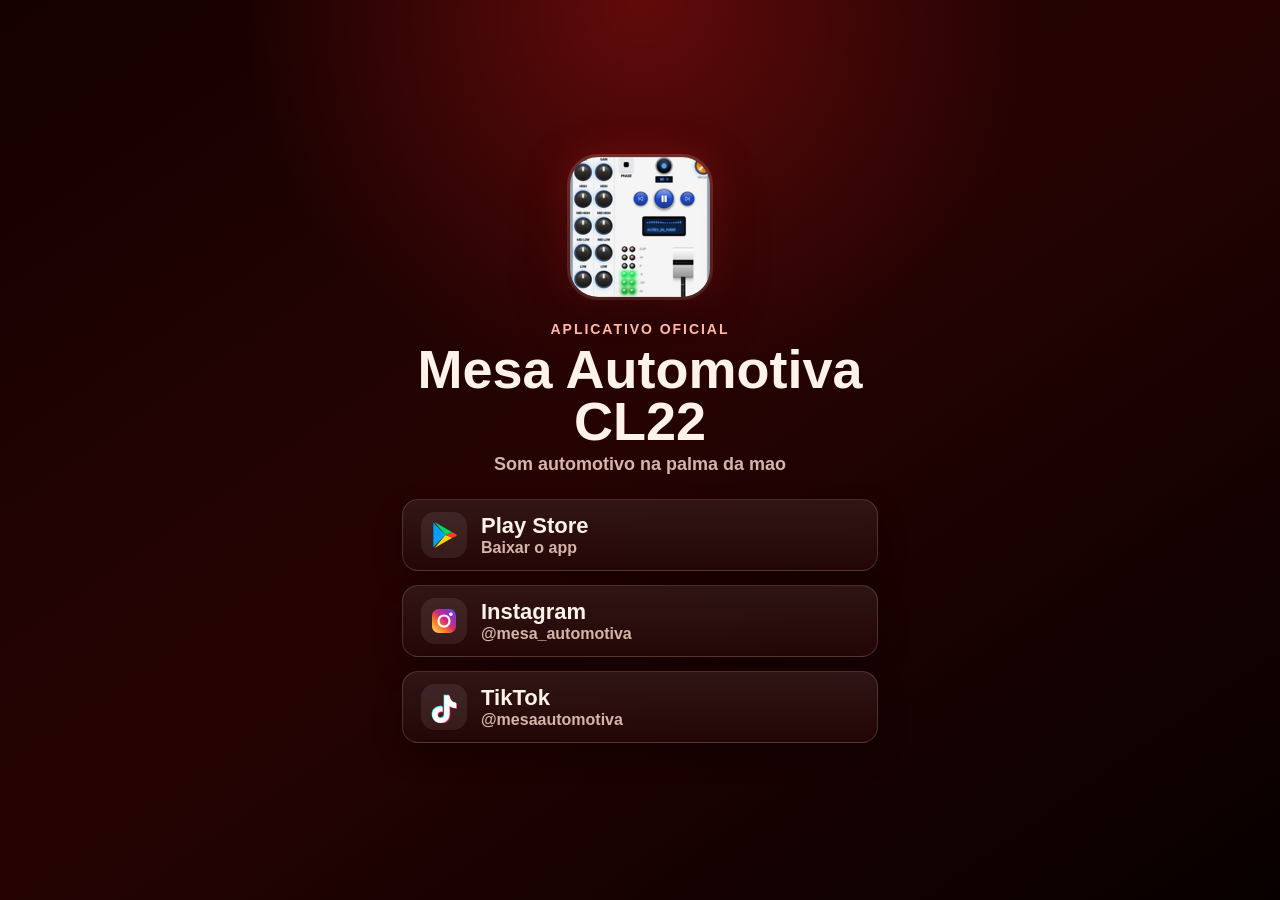
==== commit f4c3374c: "Simplify landing page" ====
--- a/index.html
+++ b/index.html
@@ -5,356 +5,290 @@
     <meta name="viewport" content="width=device-width, initial-scale=1" />
     <meta
       name="description"
-      content="Mesa Automotiva CL22: simulador de mesa automotiva para Android, com mesas, player e efeitos visuais."
+      content="Links oficiais do app Mesa Automotiva CL22: Play Store, Instagram e TikTok."
     />
-    <meta name="theme-color" content="#08090c" />
+    <meta name="theme-color" content="#2b0303" />
     <title>Mesa Automotiva CL22</title>
-    <script>
-      document.documentElement.classList.add("js");
-    </script>
-    <link rel="preconnect" href="https://fonts.googleapis.com" />
-    <link rel="preconnect" href="https://fonts.gstatic.com" crossorigin />
-    <link
-      href="https://fonts.googleapis.com/css2?family=Anton&family=Rajdhani:wght@500;700&family=Space+Grotesk:wght@500;700&display=swap"
-      rel="stylesheet"
-    />
-    <link rel="preload" as="image" href="assets/mixer.jpg" />
-    <link rel="preload" as="image" href="assets/white-table.jpg" />
-    <link rel="stylesheet" href="styles.css" />
+    <link rel="icon" href="assets/app-icon.jpg" />
+    <style>
+      :root {
+        color-scheme: dark;
+        --red-950: #160101;
+        --red-900: #260303;
+        --red-800: #3a0505;
+        --red-700: #5f0909;
+        --red-500: #d01818;
+        --cream: #fff2e8;
+        --muted: #d6b4a9;
+      }
+
+      * {
+        box-sizing: border-box;
+      }
+
+      html,
+      body {
+        width: 100%;
+        height: 100%;
+        margin: 0;
+        overflow: hidden;
+      }
+
+      body {
+        min-height: 100svh;
+        font-family: Arial, Helvetica, sans-serif;
+        background:
+          radial-gradient(circle at 50% 0%, rgba(208, 24, 24, 0.38), transparent 36%),
+          linear-gradient(145deg, var(--red-950), var(--red-900) 48%, #080000);
+        color: var(--cream);
+      }
+
+      .page {
+        width: min(100%, 520px);
+        min-height: 100svh;
+        margin: 0 auto;
+        padding: clamp(18px, 4svh, 42px) 22px;
+        display: flex;
+        flex-direction: column;
+        align-items: center;
+        justify-content: center;
+        gap: clamp(14px, 2.8svh, 24px);
+        text-align: center;
+      }
+
+      .app-icon {
+        width: clamp(92px, 18svh, 140px);
+        aspect-ratio: 1;
+        border-radius: 28px;
+        object-fit: cover;
+        box-shadow:
+          0 22px 55px rgba(0, 0, 0, 0.48),
+          0 0 0 3px rgba(255, 242, 232, 0.16),
+          0 0 42px rgba(208, 24, 24, 0.44);
+      }
+
+      .intro {
+        display: grid;
+        gap: 7px;
+      }
+
+      .eyebrow {
+        margin: 0;
+        color: #ffb8a8;
+        font-size: clamp(12px, 2.1svh, 14px);
+        font-weight: 700;
+        letter-spacing: 0.14em;
+        text-transform: uppercase;
+      }
+
+      h1 {
+        margin: 0;
+        font-size: clamp(34px, 7svh, 54px);
+        line-height: 0.96;
+        letter-spacing: 0;
+      }
+
+      .subtitle {
+        margin: 0;
+        color: var(--muted);
+        font-size: clamp(14px, 2.4svh, 18px);
+        font-weight: 700;
+      }
+
+      .links {
+        width: 100%;
+        display: grid;
+        gap: clamp(10px, 1.8svh, 14px);
+      }
+
+      .link-button {
+        min-height: clamp(58px, 9.5svh, 72px);
+        padding: 10px 18px;
+        display: grid;
+        grid-template-columns: 46px 1fr;
+        align-items: center;
+        gap: 14px;
+        color: var(--cream);
+        text-decoration: none;
+        text-align: left;
+        background:
+          linear-gradient(180deg, rgba(255, 255, 255, 0.08), rgba(255, 255, 255, 0.02)),
+          rgba(32, 2, 2, 0.82);
+        border: 1px solid rgba(255, 210, 196, 0.18);
+        border-radius: 16px;
+        box-shadow: 0 12px 28px rgba(0, 0, 0, 0.28);
+      }
+
+      .link-button:focus-visible,
+      .link-button:hover {
+        outline: none;
+        border-color: rgba(255, 242, 232, 0.46);
+        background:
+          linear-gradient(180deg, rgba(208, 24, 24, 0.28), rgba(255, 255, 255, 0.03)),
+          rgba(45, 3, 3, 0.92);
+      }
+
+      .logo {
+        width: 46px;
+        height: 46px;
+        display: grid;
+        place-items: center;
+        border-radius: 14px;
+        background: rgba(255, 255, 255, 0.08);
+      }
+
+      .logo svg {
+        width: 32px;
+        height: 32px;
+        display: block;
+      }
+
+      .button-copy {
+        min-width: 0;
+        display: grid;
+        gap: 2px;
+      }
+
+      .button-copy strong {
+        font-size: clamp(18px, 3svh, 22px);
+        line-height: 1.05;
+      }
+
+      .button-copy span {
+        color: var(--muted);
+        font-size: clamp(13px, 2.3svh, 16px);
+        font-weight: 700;
+        overflow-wrap: anywhere;
+      }
+
+      .play-blue {
+        fill: #00a0ff;
+      }
+
+      .play-green {
+        fill: #00d95f;
+      }
+
+      .play-yellow {
+        fill: #ffd500;
+      }
+
+      .play-red {
+        fill: #ff3d28;
+      }
+
+      .tik-cyan {
+        fill: #25f4ee;
+      }
+
+      .tik-red {
+        fill: #fe2c55;
+      }
+
+      .tik-white {
+        fill: #ffffff;
+      }
+
+      @media (max-height: 610px) {
+        .page {
+          gap: 10px;
+          padding-block: 14px;
+        }
+
+        .intro {
+          gap: 4px;
+        }
+
+        .link-button {
+          min-height: 54px;
+          border-radius: 14px;
+        }
+
+        .logo {
+          width: 42px;
+          height: 42px;
+        }
+      }
+    </style>
   </head>
   <body>
-    <div class="cursor-light" aria-hidden="true"></div>
-    <div class="page-shell">
-      <header class="site-header">
-        <a class="brand-lockup" href="#top" aria-label="Mesa Automotiva CL22">
-          <img src="assets/app-icon.jpg" alt="" />
-          <span>
-            <strong>Mesa Automotiva</strong>
-            <small>CL22</small>
+    <main class="page" aria-label="Mesa Automotiva CL22">
+      <img class="app-icon" src="assets/app-icon.jpg" alt="Icone do app Mesa Automotiva CL22" />
+
+      <section class="intro" aria-labelledby="page-title">
+        <p class="eyebrow">Aplicativo oficial</p>
+        <h1 id="page-title">Mesa Automotiva CL22</h1>
+        <p class="subtitle">Som automotivo na palma da mao</p>
+      </section>
+
+      <nav class="links" aria-label="Links oficiais">
+        <a
+          class="link-button"
+          href="https://play.google.com/store/apps/details?id=com.mesaautomotiva.cl23"
+          target="_blank"
+          rel="noopener noreferrer"
+        >
+          <span class="logo" aria-hidden="true">
+            <svg viewBox="0 0 48 48" focusable="false">
+              <path class="play-blue" d="M8 5.5v37l18.2-18.5L8 5.5Z" />
+              <path class="play-green" d="M9.8 4.6 36.4 19.7 26.2 24 9.8 4.6Z" />
+              <path class="play-yellow" d="M9.8 43.4 26.2 24l10.2 4.3L9.8 43.4Z" />
+              <path class="play-red" d="M26.2 24 36.4 19.7 42 23c1.4.8 1.4 2.2 0 3l-5.6 2.3L26.2 24Z" />
+            </svg>
+          </span>
+          <span class="button-copy">
+            <strong>Play Store</strong>
+            <span>Baixar o app</span>
           </span>
         </a>
 
-        <nav class="top-links" aria-label="Links principais">
-          <a href="#mesas">Mesas</a>
-          <a href="#playstore">Play Store</a>
-          <a href="#avaliacoes">Avaliações</a>
-        </nav>
-      </header>
-
-      <main id="top">
-        <section class="hero-section" aria-labelledby="hero-title">
-          <div class="hero-backdrop" aria-hidden="true">
-            <div class="scan-grid"></div>
-            <div class="wave wave-a"></div>
-            <div class="wave wave-b"></div>
-            <div class="pulse-lines"></div>
-          </div>
-
-          <div class="hero-copy">
-            <p class="eyebrow">Simulador oficial para Android</p>
-            <h1 id="hero-title">
-              <span class="title-main">MESA<br />CL22</span>
-              <span class="title-sub">no controle do som<br />automotivo.</span>
-            </h1>
-            <p class="lead">
-              Mesas, player, equalizador e visual de painel em uma experiência
-              criada para quem gosta de som forte na palma da mão.
-            </p>
-
-            <dl class="hero-stats" aria-label="Dados do aplicativo">
-              <div>
-                <dt>4,7</dt>
-                <dd>nota média</dd>
-              </div>
-              <div>
-                <dt>10 mil+</dt>
-                <dd>downloads</dd>
-              </div>
-              <div>
-                <dt>5 estrelas</dt>
-                <dd>provas no final</dd>
-              </div>
-            </dl>
-          </div>
-
-          <div class="hero-stage">
-            <div class="stage-ring" aria-hidden="true"></div>
-            <article class="console-panel">
-              <div class="panel-top">
-                <span>CL22 MAIN BUS</span>
-                <span class="status-dot">AO VIVO</span>
-              </div>
-              <img src="assets/mixer.jpg" alt="Tela do mixer do app Mesa CL22" />
-              <div class="meter-row" aria-hidden="true">
-                <span style="--h: 74%"></span>
-                <span style="--h: 38%"></span>
-                <span style="--h: 92%"></span>
-                <span style="--h: 56%"></span>
-                <span style="--h: 84%"></span>
-                <span style="--h: 44%"></span>
-                <span style="--h: 68%"></span>
-              </div>
-            </article>
-
-            <figure class="phone-card phone-front">
-              <img src="assets/white-table.jpg" alt="Mesa branca do app CL22" />
-            </figure>
-            <figure class="phone-card phone-back">
-              <img src="assets/dark-table.jpg" alt="Mesa escura do app CL22" />
-            </figure>
-          </div>
-        </section>
-
-        <section class="ticker-band" aria-label="Destaques animados">
-          <div class="ticker-track">
-            <span>Mesa automotiva</span>
-            <span>Equalizador</span>
-            <span>Player</span>
-            <span>VU visual</span>
-            <span>Controle no Android</span>
-            <span>CL22</span>
-          </div>
-        </section>
-
-        <section class="motion-section" aria-label="Telas do app em movimento">
-          <div class="motion-sticky">
-            <div class="motion-visualizer" aria-hidden="true">
-              <span style="--d: 0"></span>
-              <span style="--d: 1"></span>
-              <span style="--d: 2"></span>
-              <span style="--d: 3"></span>
-              <span style="--d: 4"></span>
-              <span style="--d: 5"></span>
-              <span style="--d: 6"></span>
-              <span style="--d: 7"></span>
-            </div>
-
-            <div class="motion-focus" aria-hidden="true">
-              <img class="focus-mixer" src="assets/mixer.jpg" alt="" />
-              <img class="focus-table" src="assets/white-table.jpg" alt="" />
-            </div>
-
-            <div class="motion-lane lane-one" aria-hidden="true">
-              <div class="motion-track" data-scroll-speed="1">
-                <figure class="screen-card large">
-                  <img src="assets/mixer.jpg" alt="" />
-                  <span>Mixer completo</span>
-                </figure>
-                <figure class="screen-card tall">
-                  <img src="assets/white-table.jpg" alt="" />
-                  <span>Mesa branca</span>
-                </figure>
-                <figure class="screen-card tall dark-card">
-                  <img src="assets/dark-table.jpg" alt="" />
-                  <span>Mesa escura</span>
-                </figure>
-              </div>
-            </div>
-
-            <div class="motion-lane lane-two" aria-hidden="true">
-              <div class="motion-track reverse" data-scroll-speed="-0.72">
-                <figure class="screen-card tall dark-card">
-                  <img src="assets/dark-table.jpg" alt="" />
-                  <span>Mesa escura</span>
-                </figure>
-                <figure class="screen-card large">
-                  <img src="assets/mixer.jpg" alt="" />
-                  <span>Equalização</span>
-                </figure>
-                <figure class="screen-card tall">
-                  <img src="assets/white-table.jpg" alt="" />
-                  <span>CL22</span>
-                </figure>
-              </div>
-            </div>
-          </div>
-
-          <div class="motion-endcap" aria-hidden="true">
-            <img class="endcap-mixer" src="assets/mixer.jpg" alt="" />
-            <img class="endcap-table" src="assets/dark-table.jpg" alt="" />
-            <img class="endcap-white" src="assets/white-table.jpg" alt="" />
-          </div>
-        </section>
-
-        <section class="social-section" id="playstore" aria-labelledby="social-title">
-          <div class="section-heading" data-reveal>
-            <p class="eyebrow">Links integrados</p>
-            <h2 id="social-title">Baixe o app e siga nas redes.</h2>
-          </div>
-
-          <div class="social-grid">
-            <a
-              class="social-tile play"
-              href="https://play.google.com/store/apps/details?id=com.mesaautomotiva.cl23"
-              target="_blank"
-              rel="noopener noreferrer"
-              data-reveal
-            >
-              <span class="tile-icon brand-play" aria-hidden="true">
-                <svg viewBox="0 0 48 48" focusable="false">
-                  <path class="play-blue" d="M8 5.5v37l18.2-18.5L8 5.5Z" />
-                  <path class="play-green" d="M9.8 4.6 36.4 19.7 26.2 24 9.8 4.6Z" />
-                  <path class="play-yellow" d="M9.8 43.4 26.2 24l10.2 4.3L9.8 43.4Z" />
-                  <path class="play-red" d="M26.2 24 36.4 19.7 42 23c1.4.8 1.4 2.2 0 3l-5.6 2.3L26.2 24Z" />
-                </svg>
-              </span>
-              <strong>Play Store</strong>
-              <small>Baixar o app</small>
-            </a>
-            <a
-              class="social-tile tik"
-              href="https://www.tiktok.com/@mesaautomotiva"
-              target="_blank"
-              rel="noopener noreferrer"
-              data-reveal
-            >
-              <span class="tile-icon brand-tiktok" aria-hidden="true">
-                <svg viewBox="0 0 48 48" focusable="false">
-                  <path class="tik-cyan" d="M31.2 5.8c.8 6.1 4.3 10.4 10.3 11.3v7.4c-3.8.1-7.1-.9-10.1-3v12.4c0 7.4-5.8 13.1-13.1 13.1C11 47 5.5 41.6 5.5 34.6c0-7.1 5.7-12.5 12.8-12.5.9 0 1.7.1 2.6.3v7.7c-.8-.3-1.5-.4-2.4-.4-2.8 0-5 2.1-5 4.9 0 2.9 2.2 5 5 5s5-2.1 5-5V5.8h7.7Z" />
-                  <path class="tik-red" d="M33.2 7.8c.8 6.1 4.3 10.4 10.3 11.3v7.4c-3.8.1-7.1-.9-10.1-3v12.4c0 7.4-5.8 13.1-13.1 13.1C13 49 7.5 43.6 7.5 36.6c0-7.1 5.7-12.5 12.8-12.5.9 0 1.7.1 2.6.3v7.7c-.8-.3-1.5-.4-2.4-.4-2.8 0-5 2.1-5 4.9 0 2.9 2.2 5 5 5s5-2.1 5-5V7.8h7.7Z" />
-                  <path class="tik-white" d="M32.1 6.8c.8 6.1 4.3 10.4 10.3 11.3v7.4c-3.8.1-7.1-.9-10.1-3v12.4c0 7.4-5.8 13.1-13.1 13.1C11.9 48 6.4 42.6 6.4 35.6c0-7.1 5.7-12.5 12.8-12.5.9 0 1.7.1 2.6.3v7.7c-.8-.3-1.5-.4-2.4-.4-2.8 0-5 2.1-5 4.9 0 2.9 2.2 5 5 5s5-2.1 5-5V6.8h7.7Z" />
-                </svg>
-              </span>
-              <strong>TikTok</strong>
-              <small>@mesaautomotiva</small>
-            </a>
-            <a
-              class="social-tile insta"
-              href="https://www.instagram.com/mesa_automotiva?igsh=dzlzZTd3NW53b2U5"
-              target="_blank"
-              rel="noopener noreferrer"
-              data-reveal
-            >
-              <span class="tile-icon brand-instagram" aria-hidden="true">
-                <svg viewBox="0 0 48 48" focusable="false">
-                  <defs>
-                    <linearGradient id="instagramGradient" x1="8" y1="42" x2="42" y2="6" gradientUnits="userSpaceOnUse">
-                      <stop stop-color="#feda75" />
-                      <stop offset="0.28" stop-color="#fa7e1e" />
-                      <stop offset="0.52" stop-color="#d62976" />
-                      <stop offset="0.75" stop-color="#962fbf" />
-                      <stop offset="1" stop-color="#4f5bd5" />
-                    </linearGradient>
-                  </defs>
-                  <rect x="6" y="6" width="36" height="36" rx="10" fill="url(#instagramGradient)" />
-                  <circle cx="24" cy="24" r="8.3" fill="none" stroke="#fff" stroke-width="3.2" />
-                  <circle cx="34.2" cy="13.8" r="2.7" fill="#fff" />
-                </svg>
-              </span>
-              <strong>Instagram</strong>
-              <small>@mesa_automotiva</small>
-            </a>
-          </div>
-        </section>
-
-        <section class="split-section">
-          <div class="section-copy" data-reveal>
-            <p class="eyebrow">Acabamento de app real</p>
-            <h2>Visual de mesa, resposta de painel e presença de palco.</h2>
-            <p>
-              Baixe o app na Play Store e acompanhe a Mesa Automotiva nas
-              redes oficiais.
-            </p>
-          </div>
-
-          <div class="sound-board" data-reveal>
-            <div class="knob-field" aria-hidden="true">
-              <span></span><span></span><span></span><span></span>
-              <span></span><span></span><span></span><span></span>
-            </div>
-            <div class="board-screen">
-              <span>PLAY STORE</span>
-              <strong>Simulador de Mesa Automotiva</strong>
-              <small>4,7 de nota média</small>
-            </div>
-          </div>
-        </section>
-
-        <section class="gallery-section" id="mesas" aria-labelledby="gallery-title">
-          <div class="section-heading" data-reveal>
-            <p class="eyebrow">Telas reais do aplicativo</p>
-            <h2 id="gallery-title">Mixer, mesa branca e mesa escura.</h2>
-          </div>
-
-          <div class="shot-grid">
-            <figure class="shot shot-wide" data-reveal>
-              <img src="assets/mixer.jpg" alt="Mixer completo do app Mesa CL22" />
-              <figcaption>Mixer completo</figcaption>
-            </figure>
-            <figure class="shot" data-reveal>
-              <img src="assets/white-table.jpg" alt="Mesa branca do app Mesa CL22" />
-              <figcaption>Mesa branca</figcaption>
-            </figure>
-            <figure class="shot" data-reveal>
-              <img src="assets/dark-table.jpg" alt="Mesa escura do app Mesa CL22" />
-              <figcaption>Mesa escura</figcaption>
-            </figure>
-          </div>
-        </section>
-
-        <section class="reviews-section" id="avaliacoes" aria-labelledby="reviews-title">
-          <div class="section-heading" data-reveal>
-            <p class="eyebrow">Na Play Store</p>
-          </div>
-
-          <div class="review-grid">
-            <article class="review-card" data-reveal>
-              <img src="assets/gilberto.jpg" alt="Foto de Gilberto Garcez" />
-              <div>
-                <span class="stars" aria-label="5 estrelas">★★★★★</span>
-                <p>top demais muito realista</p>
-                <strong>Gilberto Garcez</strong>
-              </div>
-            </article>
-            <article class="review-card" data-reveal>
-              <img src="assets/taimar.jpg" alt="Foto de Taimar Jesus" />
-              <div>
-                <span class="stars" aria-label="5 estrelas">★★★★★</span>
-                <p>eu tava esperando esse aplicativo faz tempo muito bom esse aplicativos ta de parabéns</p>
-                <strong>Taimar Jesus</strong>
-              </div>
-            </article>
-            <article class="review-card" data-reveal>
-              <img src="assets/ruan.jpg" alt="Foto de Ruan Firmino" />
-              <div>
-                <span class="stars" aria-label="5 estrelas">★★★★★</span>
-                <p>cara muito top esse aplicativo de mesa de som automotivo tá de parabéns</p>
-                <strong>Ruan Firmino</strong>
-              </div>
-            </article>
-            <article class="review-card" data-reveal>
-              <img src="assets/joabe.jpg" alt="Foto de Joabe Teixeira" />
-              <div>
-                <span class="stars" aria-label="5 estrelas">★★★★★</span>
-                <p>parabéns pelo aplicativo aplicativo excelente de muita qualidade</p>
-                <strong>Joabe Teixeira</strong>
-              </div>
-            </article>
-            <article class="review-card" data-reveal>
-              <img src="assets/leo.jpg" alt="Foto de Léo Nogueira" />
-              <div>
-                <span class="stars" aria-label="5 estrelas">★★★★★</span>
-                <p>muito massa esse app</p>
-                <strong>Léo Nogueira</strong>
-              </div>
-            </article>
-            <article class="review-card" data-reveal>
-              <img src="assets/jonathas.jpg" alt="Foto de Jonathas Samuel" />
-              <div>
-                <span class="stars" aria-label="5 estrelas">★★★★★</span>
-                <p>muito bom</p>
-                <strong>Jonathas Samuel</strong>
-              </div>
-            </article>
-          </div>
-        </section>
-      </main>
-
-      <footer class="site-footer">
-        <strong>Mesa Automotiva CL22</strong>
-      </footer>
-    </div>
-
-    <script src="script.js"></script>
+        <a
+          class="link-button"
+          href="https://www.instagram.com/mesa_automotiva?igsh=dzlzZTd3NW53b2U5"
+          target="_blank"
+          rel="noopener noreferrer"
+        >
+          <span class="logo" aria-hidden="true">
+            <svg viewBox="0 0 48 48" focusable="false">
+              <defs>
+                <linearGradient id="instagram-gradient" x1="8" y1="42" x2="42" y2="6" gradientUnits="userSpaceOnUse">
+                  <stop stop-color="#feda75" />
+                  <stop offset="0.28" stop-color="#fa7e1e" />
+                  <stop offset="0.52" stop-color="#d62976" />
+                  <stop offset="0.75" stop-color="#962fbf" />
+                  <stop offset="1" stop-color="#4f5bd5" />
+                </linearGradient>
+              </defs>
+              <rect x="6" y="6" width="36" height="36" rx="10" fill="url(#instagram-gradient)" />
+              <circle cx="24" cy="24" r="8.3" fill="none" stroke="#ffffff" stroke-width="3.2" />
+              <circle cx="34.2" cy="13.8" r="2.7" fill="#ffffff" />
+            </svg>
+          </span>
+          <span class="button-copy">
+            <strong>Instagram</strong>
+            <span>@mesa_automotiva</span>
+          </span>
+        </a>
+
+        <a
+          class="link-button"
+          href="https://www.tiktok.com/@mesaautomotiva"
+          target="_blank"
+          rel="noopener noreferrer"
+        >
+          <span class="logo" aria-hidden="true">
+            <svg viewBox="0 0 48 48" focusable="false">
+              <path class="tik-cyan" d="M31.2 5.8c.8 6.1 4.3 10.4 10.3 11.3v7.4c-3.8.1-7.1-.9-10.1-3v12.4c0 7.4-5.8 13.1-13.1 13.1C11 47 5.5 41.6 5.5 34.6c0-7.1 5.7-12.5 12.8-12.5.9 0 1.7.1 2.6.3v7.7c-.8-.3-1.5-.4-2.4-.4-2.8 0-5 2.1-5 4.9 0 2.9 2.2 5 5 5s5-2.1 5-5V5.8h7.7Z" />
+              <path class="tik-red" d="M33.2 7.8c.8 6.1 4.3 10.4 10.3 11.3v7.4c-3.8.1-7.1-.9-10.1-3v12.4c0 7.4-5.8 13.1-13.1 13.1C13 49 7.5 43.6 7.5 36.6c0-7.1 5.7-12.5 12.8-12.5.9 0 1.7.1 2.6.3v7.7c-.8-.3-1.5-.4-2.4-.4-2.8 0-5 2.1-5 4.9 0 2.9 2.2 5 5 5s5-2.1 5-5V7.8h7.7Z" />
+              <path class="tik-white" d="M32.1 6.8c.8 6.1 4.3 10.4 10.3 11.3v7.4c-3.8.1-7.1-.9-10.1-3v12.4c0 7.4-5.8 13.1-13.1 13.1C11.9 48 6.4 42.6 6.4 35.6c0-7.1 5.7-12.5 12.8-12.5.9 0 1.7.1 2.6.3v7.7c-.8-.3-1.5-.4-2.4-.4-2.8 0-5 2.1-5 4.9 0 2.9 2.2 5 5 5s5-2.1 5-5V6.8h7.7Z" />
+            </svg>
+          </span>
+          <span class="button-copy">
+            <strong>TikTok</strong>
+            <span>@mesaautomotiva</span>
+          </span>
+        </a>
+      </nav>
+    </main>
   </body>
 </html>
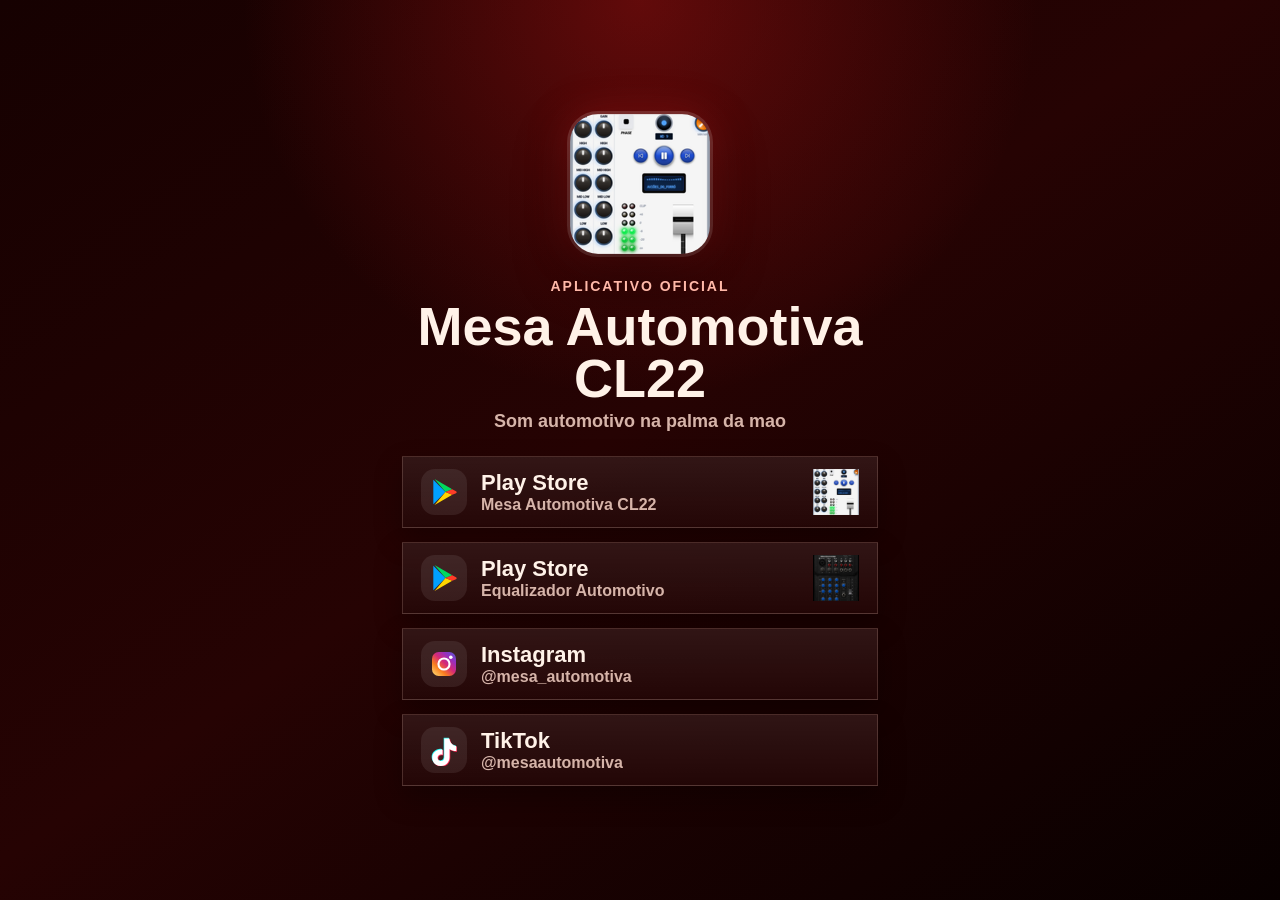
==== commit 2ad9cc77: "Adiciona link do novo app" ====
--- a/index.html
+++ b/index.html
@@ -5,7 +5,7 @@
     <meta name="viewport" content="width=device-width, initial-scale=1" />
     <meta
       name="description"
-      content="Links oficiais do app Mesa Automotiva CL22: Play Store, Instagram e TikTok."
+      content="Links oficiais dos apps Mesa Automotiva: Play Store, Instagram e TikTok."
     />
     <meta name="theme-color" content="#2b0303" />
     <title>Mesa Automotiva CL22</title>
@@ -31,10 +31,12 @@
         width: 100%;
         height: 100%;
         margin: 0;
-        overflow: hidden;
+        overflow-x: hidden;
+        overflow-y: auto;
       }
 
       body {
+        height: auto;
         min-height: 100svh;
         font-family: Arial, Helvetica, sans-serif;
         background:
@@ -115,8 +117,18 @@
           linear-gradient(180deg, rgba(255, 255, 255, 0.08), rgba(255, 255, 255, 0.02)),
           rgba(32, 2, 2, 0.82);
         border: 1px solid rgba(255, 210, 196, 0.18);
-        border-radius: 16px;
+        border-radius: 0;
         box-shadow: 0 12px 28px rgba(0, 0, 0, 0.28);
+      }
+
+      .app-link {
+        grid-template-columns: 46px 1fr 46px;
+      }
+
+      .app-thumbnail {
+        width: 46px;
+        height: 46px;
+        object-fit: cover;
       }
 
       .link-button:focus-visible,
@@ -201,7 +213,7 @@
 
         .link-button {
           min-height: 54px;
-          border-radius: 14px;
+          border-radius: 0;
         }
 
         .logo {
@@ -223,7 +235,7 @@
 
       <nav class="links" aria-label="Links oficiais">
         <a
-          class="link-button"
+          class="link-button app-link"
           href="https://play.google.com/store/apps/details?id=com.mesaautomotiva.cl23"
           target="_blank"
           rel="noopener noreferrer"
@@ -238,8 +250,30 @@
           </span>
           <span class="button-copy">
             <strong>Play Store</strong>
-            <span>Baixar o app</span>
-          </span>
+            <span>Mesa Automotiva CL22</span>
+          </span>
+          <img class="app-thumbnail" src="assets/app-icon.jpg" alt="Miniatura do app Mesa Automotiva CL22" />
+        </a>
+
+        <a
+          class="link-button app-link"
+          href="https://play.google.com/store/apps/details?id=com.mesaautomotiva.cl23v2"
+          target="_blank"
+          rel="noopener noreferrer"
+        >
+          <span class="logo" aria-hidden="true">
+            <svg viewBox="0 0 48 48" focusable="false">
+              <path class="play-blue" d="M8 5.5v37l18.2-18.5L8 5.5Z" />
+              <path class="play-green" d="M9.8 4.6 36.4 19.7 26.2 24 9.8 4.6Z" />
+              <path class="play-yellow" d="M9.8 43.4 26.2 24l10.2 4.3L9.8 43.4Z" />
+              <path class="play-red" d="M26.2 24 36.4 19.7 42 23c1.4.8 1.4 2.2 0 3l-5.6 2.3L26.2 24Z" />
+            </svg>
+          </span>
+          <span class="button-copy">
+            <strong>Play Store</strong>
+            <span>Equalizador Automotivo</span>
+          </span>
+          <img class="app-thumbnail" src="assets/equalizador-automotivo-icon.webp" alt="Miniatura do app Equalizador Automotivo" />
         </a>
 
         <a
